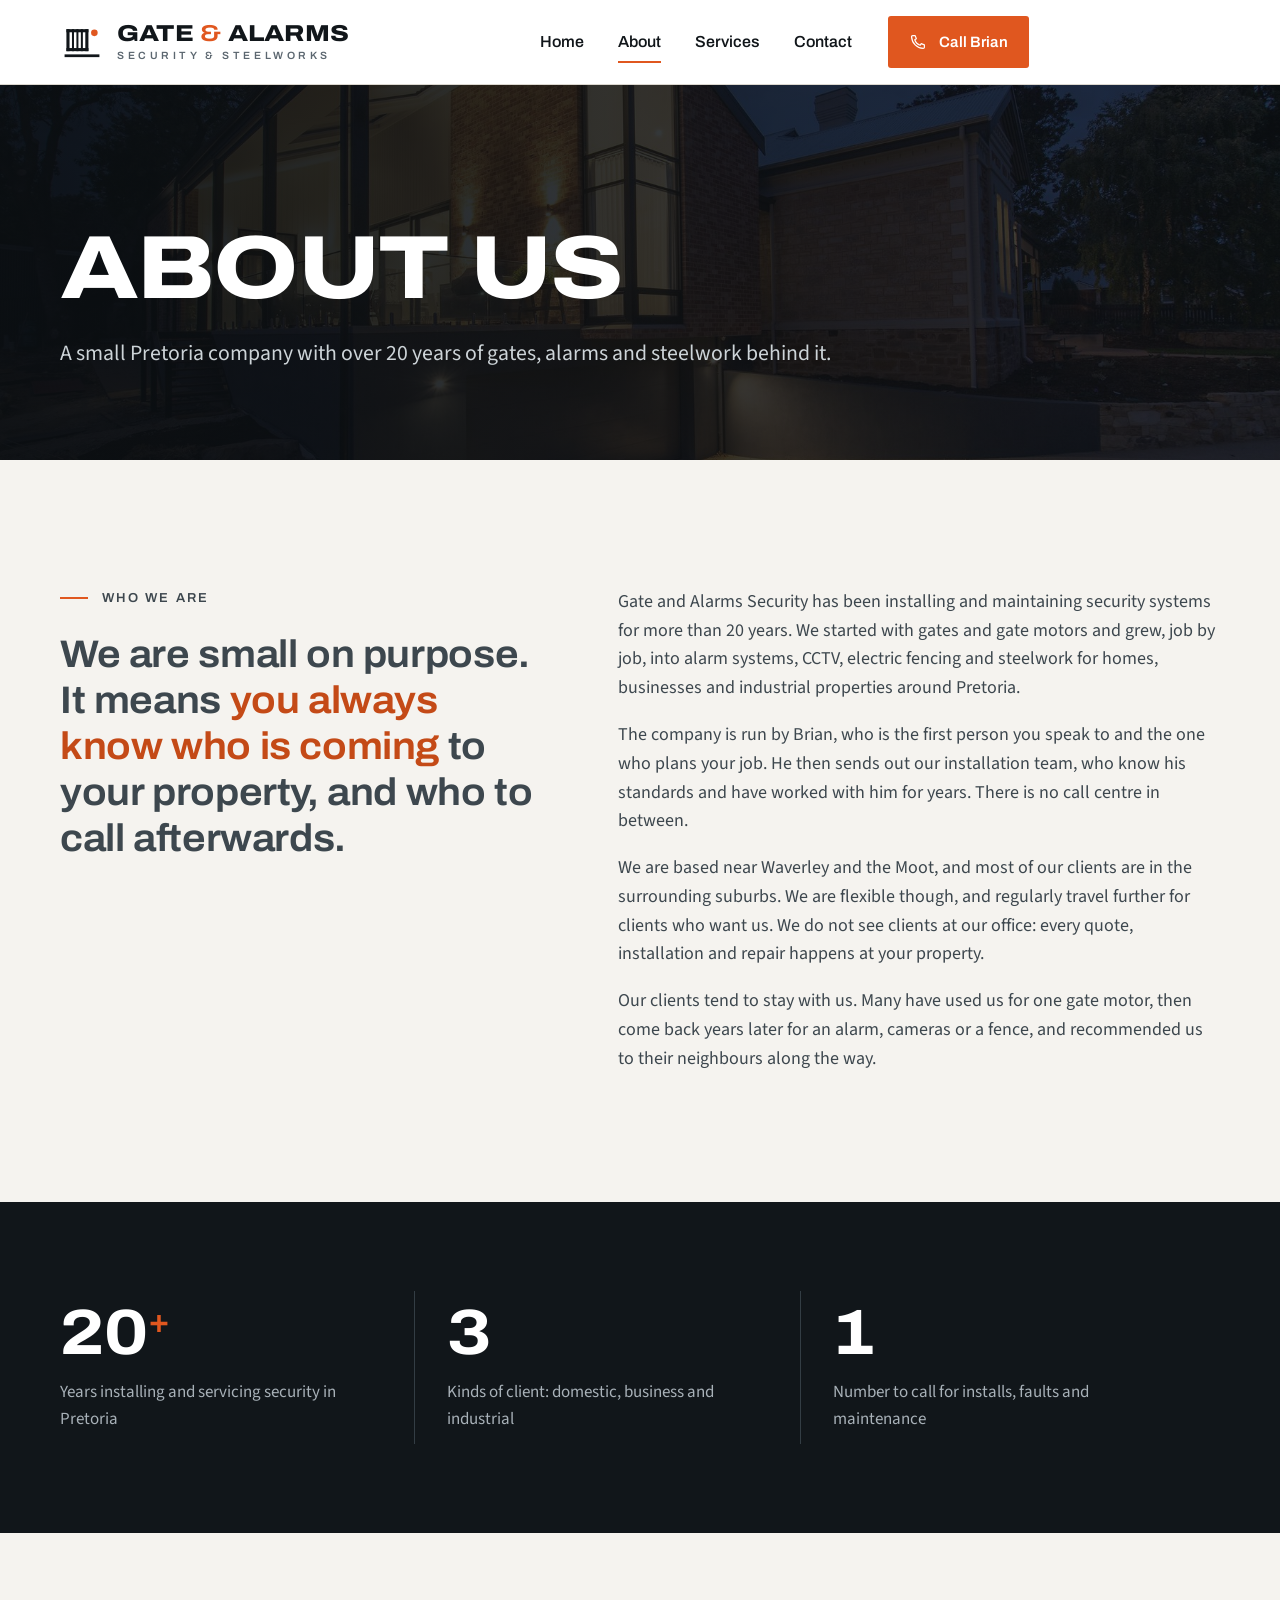
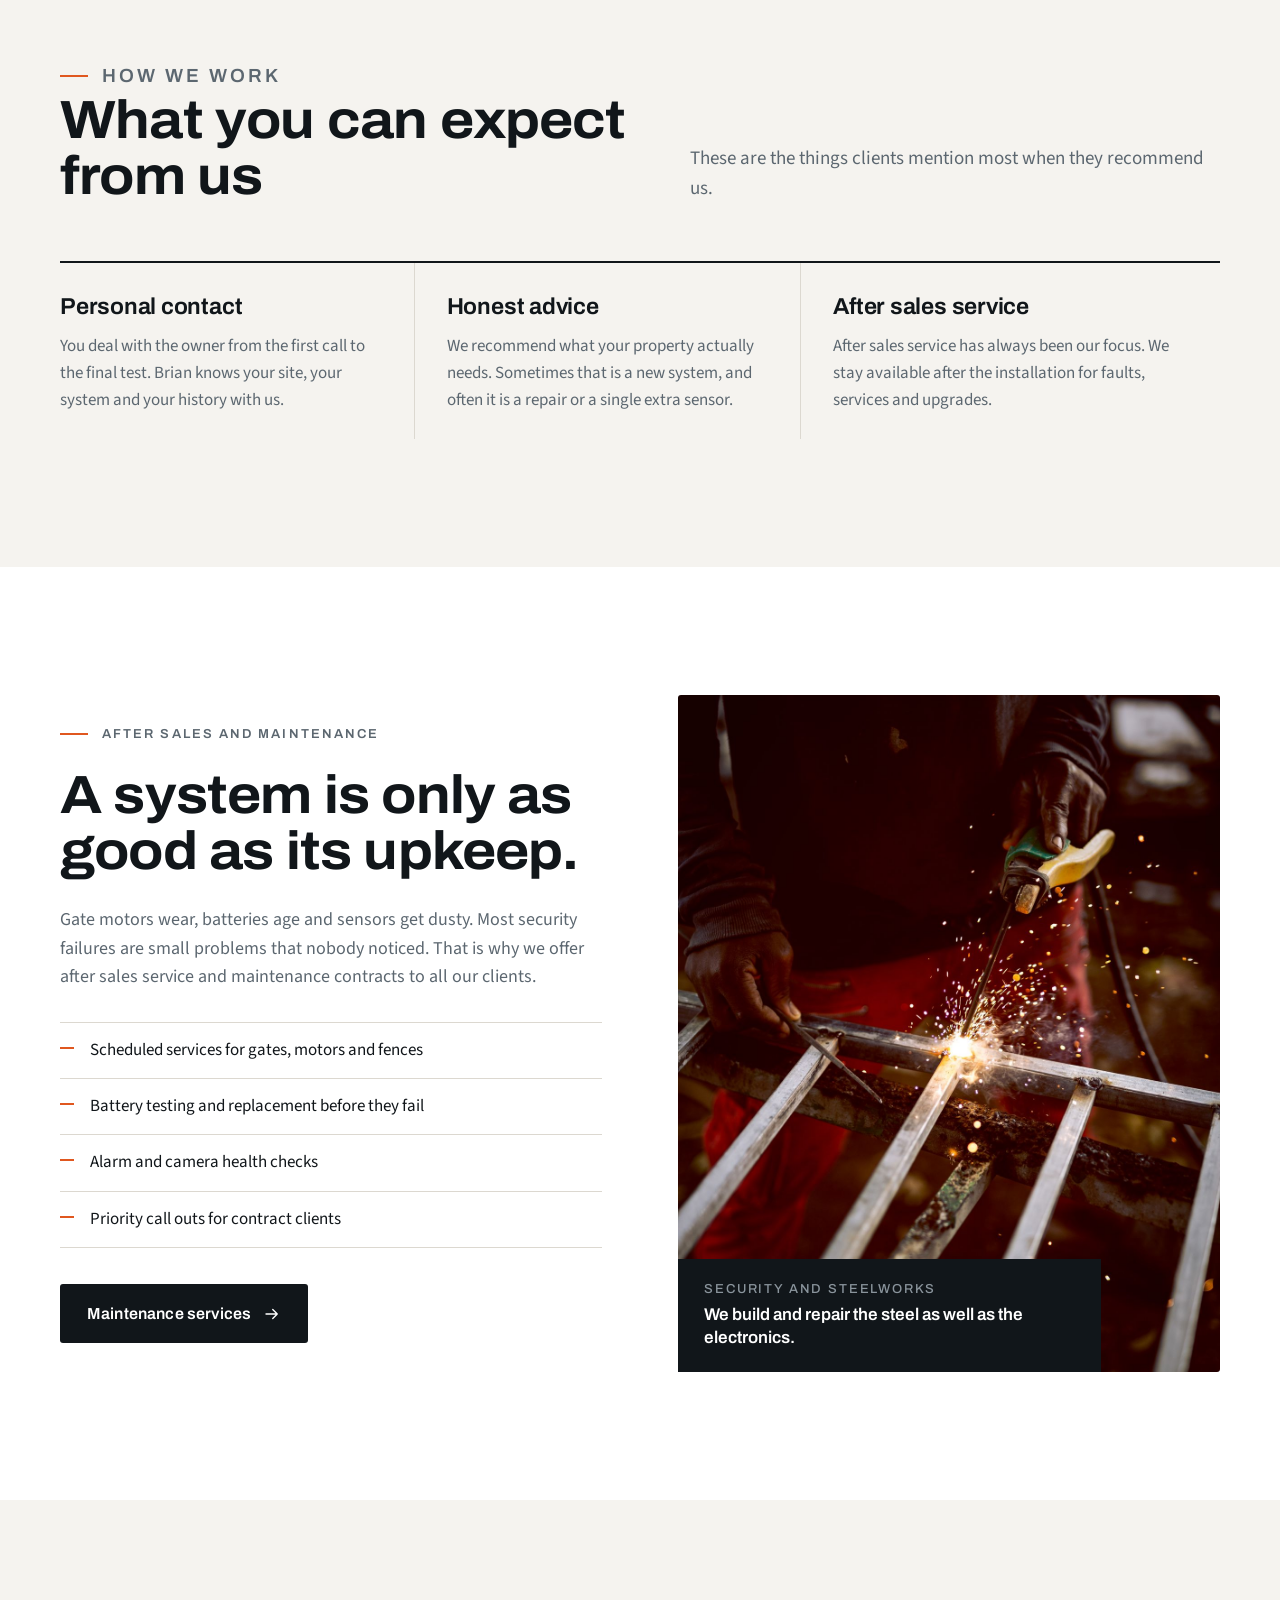
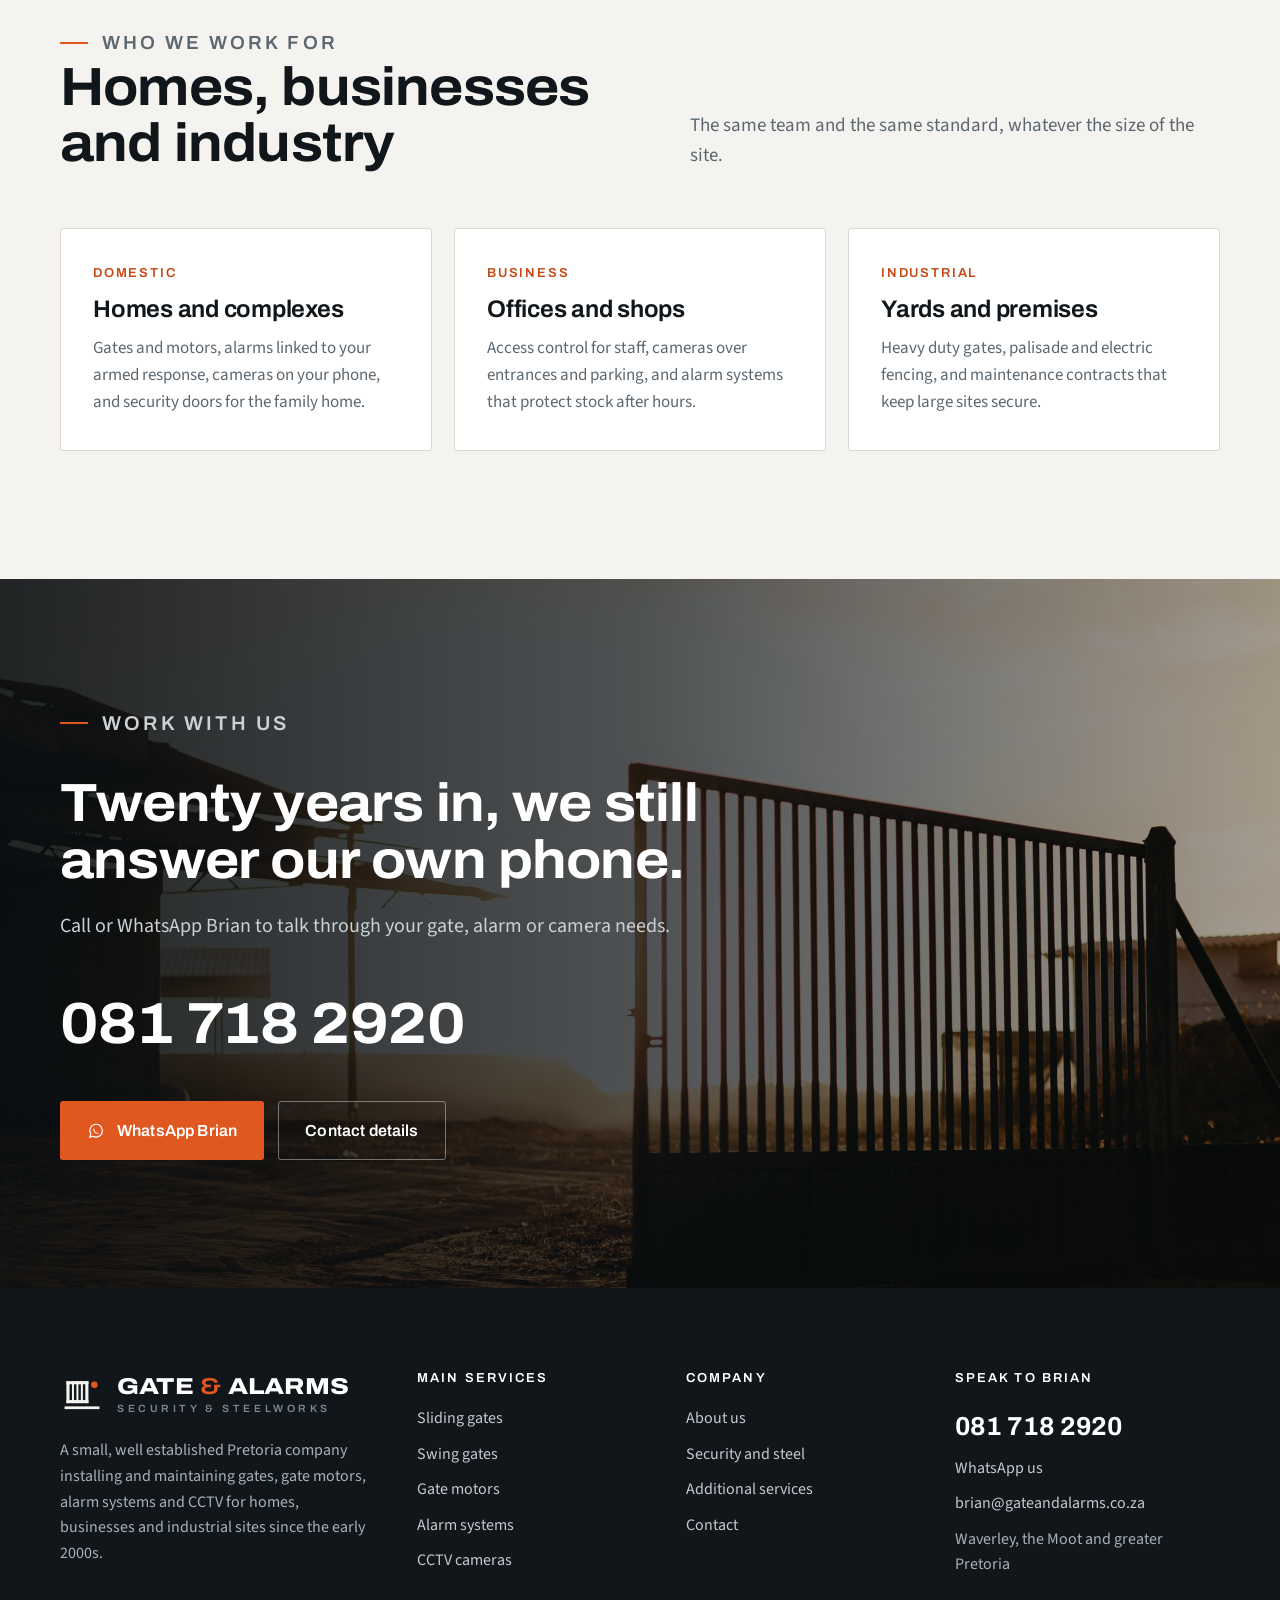
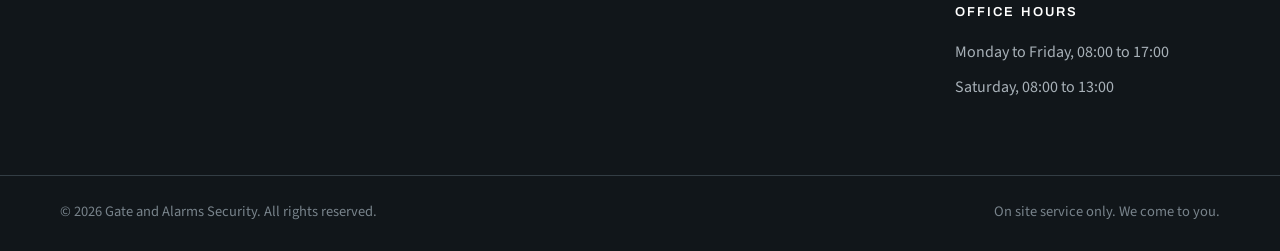
==== about.html @ 20f2a8ad "Gate and Alarms Security website Static four page site (home, about, services, contact) with a new l" ====
<!doctype html>
<html lang="en-ZA">
<head>
<meta charset="utf-8">
<meta name="viewport" content="width=device-width, initial-scale=1">
<title>About us | Gate and Alarms Security, Pretoria</title>
<meta name="description" content="Gate and Alarms is a small, well established Pretoria security company with over 20 years in business, known for personal service and after sales maintenance.">
<meta name="theme-color" content="#11161a">
<meta property="og:title" content="About us | Gate and Alarms Security, Pretoria">
<meta property="og:description" content="Gate and Alarms is a small, well established Pretoria security company with over 20 years in business, known for personal service and after sales maintenance.">
<meta property="og:type" content="website">
<meta property="og:image" content="assets/img/hero-house-night.jpg">
<link rel="icon" href="assets/brand/favicon.svg" type="image/svg+xml">
<link rel="icon" href="assets/brand/favicon-32.png" sizes="32x32" type="image/png">
<link rel="apple-touch-icon" href="assets/brand/apple-touch-icon.png">
<link rel="preconnect" href="https://fonts.googleapis.com">
<link rel="preconnect" href="https://fonts.gstatic.com" crossorigin>
<link href="https://fonts.googleapis.com/css2?family=Archivo:wdth,wght@62..125,400..900&amp;family=Source+Sans+3:wght@400;500;600&amp;display=swap" rel="stylesheet">
<link rel="stylesheet" href="assets/css/site.css">
<script type="application/ld+json">
{
  "@context": "https://schema.org",
  "@type": "LocalBusiness",
  "name": "Gate and Alarms Security",
  "description": "Gate automation, alarm systems, CCTV and steelwork for homes and businesses in Pretoria.",
  "telephone": "+27817182920",
  "email": "brian@gateandalarms.co.za",
  "url": "https://gateandalarms.co.za/",
  "areaServed": ["Waverley", "Pretoria Moot", "Pretoria"],
  "logo": "https://gateandalarms.co.za/assets/brand/icon-512.png"
}
</script>
</head>
<body data-page="about.html">
<header class="site-header">
  <div class="wrap">
    <a class="brand" href="index.html" aria-label="Gate and Alarms, home">
      <img src="assets/brand/mark.svg" alt="" width="44" height="44">
      <span class="brand-text">
        <span class="brand-name">Gate <em>&amp;</em> Alarms</span>
        <span class="brand-sub">Security &amp; Steelworks</span>
      </span>
    </a>
    <button class="nav-toggle" type="button" aria-label="Open menu" aria-expanded="false" aria-controls="site-nav"><span></span></button>
    <nav class="nav" id="site-nav" aria-label="Main">
      <div class="nav-links">
          <a href="index.html">Home</a>
          <a href="about.html" aria-current="page">About</a>
          <a href="services.html">Services</a>
          <a href="contact.html">Contact</a>
      </div>
      <a class="btn btn-signal" href="tel:+27817182920"><svg viewBox="0 0 24 24" fill="none" stroke="currentColor" stroke-width="1.6" stroke-linecap="round" stroke-linejoin="round" aria-hidden="true"><path d="M5 3.5h3.2l1.6 4.2-2.1 1.3a11 11 0 0 0 7.3 7.3l1.3-2.1 4.2 1.6V19a1.6 1.6 0 0 1-1.7 1.6A16.6 16.6 0 0 1 3.4 5.2 1.6 1.6 0 0 1 5 3.5z"/></svg>Call Brian</a>
    </nav>
    <div class="nav-scrim"></div>
  </div>
</header>
<main>
  <section class="page-hero">
    <img src="assets/img/house-dusk.jpg" alt="">
    <div class="wrap">
      <h1>About us</h1>
      <p>A small Pretoria company with over 20 years of gates, alarms and steelwork behind it.</p>
    </div>
  </section>

  <section class="section">
    <div class="wrap intro-grid">
      <div class="reveal">
        <p class="label">Who we are</p>
        <p class="big-quote">We are small on purpose. It means <em>you always know who is coming</em> to your property, and who to call afterwards.</p>
      </div>
      <div class="reveal">
        <p>Gate and Alarms Security has been installing and maintaining security systems for more than 20 years. We started with gates and gate motors and grew, job by job, into alarm systems, CCTV, electric fencing and steelwork for homes, businesses and industrial properties around Pretoria.</p>
        <p>The company is run by Brian, who is the first person you speak to and the one who plans your job. He then sends out our installation team, who know his standards and have worked with him for years. There is no call centre in between.</p>
        <p>We are based near Waverley and the Moot, and most of our clients are in the surrounding suburbs. We are flexible though, and regularly travel further for clients who want us. We do not see clients at our office: every quote, installation and repair happens at your property.</p>
        <p style="margin:0">Our clients tend to stay with us. Many have used us for one gate motor, then come back years later for an alarm, cameras or a fence, and recommended us to their neighbours along the way.</p>
      </div>
    </div>
  </section>

  <section class="section-tight section-dark on-dark">
    <div class="wrap figures reveal">
      <div class="figure"><strong>20<sup>+</sup></strong><span>Years installing and servicing security in Pretoria</span></div>
      <div class="figure"><strong>3</strong><span>Kinds of client: domestic, business and industrial</span></div>
      <div class="figure"><strong>1</strong><span>Number to call for installs, faults and maintenance</span></div>
    </div>
  </section>

  <section class="section">
    <div class="wrap">
      <div class="section-head reveal">
        <div>
          <p class="label">How we work</p>
          <h2 class="h-lg">What you can expect from us</h2>
        </div>
        <p>These are the things clients mention most when they recommend us.</p>
      </div>
      <div class="values reveal">
        <div class="value">
          <h3>Personal contact</h3>
          <p>You deal with the owner from the first call to the final test. Brian knows your site, your system and your history with us.</p>
        </div>
        <div class="value">
          <h3>Honest advice</h3>
          <p>We recommend what your property actually needs. Sometimes that is a new system, and often it is a repair or a single extra sensor.</p>
        </div>
        <div class="value">
          <h3>After sales service</h3>
          <p>After sales service has always been our focus. We stay available after the installation for faults, services and upgrades.</p>
        </div>
      </div>
    </div>
  </section>

  <section class="section section-white">
    <div class="wrap split">
      <div class="split-body reveal">
        <p class="label">After sales and maintenance</p>
        <h2 class="h-lg">A system is only as good as its upkeep.</h2>
        <p>Gate motors wear, batteries age and sensors get dusty. Most security failures are small problems that nobody noticed. That is why we offer after sales service and maintenance contracts to all our clients.</p>
        <ul class="checks">
          <li>Scheduled services for gates, motors and fences</li>
          <li>Battery testing and replacement before they fail</li>
          <li>Alarm and camera health checks</li>
          <li>Priority call outs for contract clients</li>
        </ul>
        <a class="btn btn-ink" href="services.html#maintenance">Maintenance services <svg viewBox="0 0 24 24" fill="none" stroke="currentColor" stroke-width="1.8" stroke-linecap="round" stroke-linejoin="round" aria-hidden="true"><path d="M4 12h15M13 6l6 6-6 6"/></svg></a>
      </div>
      <div class="split-media reveal">
        <img src="assets/img/welding-bars.jpg" alt="Steel bars being welded on site" loading="lazy">
        <div class="caption"><small>Security and steelworks</small>We build and repair the steel as well as the electronics.</div>
      </div>
    </div>
  </section>

  <section class="section">
    <div class="wrap">
      <div class="section-head reveal">
        <div>
          <p class="label">Who we work for</p>
          <h2 class="h-lg">Homes, businesses and industry</h2>
        </div>
        <p>The same team and the same standard, whatever the size of the site.</p>
      </div>
      <div class="clients reveal">
        <div class="client">
          <span class="tag">Domestic</span>
          <h3>Homes and complexes</h3>
          <p>Gates and motors, alarms linked to your armed response, cameras on your phone, and security doors for the family home.</p>
        </div>
        <div class="client">
          <span class="tag">Business</span>
          <h3>Offices and shops</h3>
          <p>Access control for staff, cameras over entrances and parking, and alarm systems that protect stock after hours.</p>
        </div>
        <div class="client">
          <span class="tag">Industrial</span>
          <h3>Yards and premises</h3>
          <p>Heavy duty gates, palisade and electric fencing, and maintenance contracts that keep large sites secure.</p>
        </div>
      </div>
    </div>
  </section>

  <section class="band">
    <img src="assets/img/gate-sunset.jpg" alt="" loading="lazy">
    <div class="wrap">
      <p class="label">Work with us</p>
      <h2 class="h-lg">Twenty years in, we still answer our own phone.</h2>
      <p>Call or WhatsApp Brian to talk through your gate, alarm or camera needs.</p>
      <a class="phone-big" href="tel:+27817182920">081 718 2920</a>
      <div class="hero-actions">
        <a class="btn btn-signal" href="https://wa.me/27817182920" target="_blank" rel="noopener"><svg viewBox="0 0 24 24" fill="none" stroke="currentColor" stroke-width="1.6" stroke-linecap="round" stroke-linejoin="round" aria-hidden="true"><path d="M20.5 11.6a8.4 8.4 0 0 1-12.4 7.4L3.5 20.5l1.6-4.4A8.4 8.4 0 1 1 20.5 11.6z"/><path d="M9 9.5c0 3 2.5 5.5 5.5 5.5"/></svg>WhatsApp Brian</a>
        <a class="btn btn-ghost" href="contact.html">Contact details</a>
      </div>
    </div>
  </section>
</main>
<footer class="site-footer">
  <div class="wrap">
    <div class="footer-grid">
      <div class="footer-about">
        <a class="brand" href="index.html" aria-label="Gate and Alarms, home">
      <img src="assets/brand/mark-light.svg" alt="" width="44" height="44">
      <span class="brand-text">
        <span class="brand-name">Gate <em>&amp;</em> Alarms</span>
        <span class="brand-sub">Security &amp; Steelworks</span>
      </span>
    </a>
        <p>A small, well established Pretoria company installing and maintaining gates, gate motors, alarm systems and CCTV for homes, businesses and industrial sites since the early 2000s.</p>
      </div>
      <div>
        <h4>Main services</h4>
        <ul>
          <li><a href="services.html#sliding-gates">Sliding gates</a></li>
          <li><a href="services.html#swing-gates">Swing gates</a></li>
          <li><a href="services.html#gate-motors">Gate motors</a></li>
          <li><a href="services.html#alarm-systems">Alarm systems</a></li>
          <li><a href="services.html#cctv">CCTV cameras</a></li>
        </ul>
      </div>
      <div>
        <h4>Company</h4>
        <ul>
          <li><a href="about.html">About us</a></li>
          <li><a href="services.html#security">Security and steel</a></li>
          <li><a href="services.html#additional">Additional services</a></li>
          <li><a href="contact.html">Contact</a></li>
        </ul>
      </div>
      <div>
        <h4>Speak to Brian</h4>
        <a class="footer-phone" href="tel:+27817182920">081 718 2920</a>
        <ul>
          <li><a href="https://wa.me/27817182920" target="_blank" rel="noopener">WhatsApp us</a></li>
          <li><a href="mailto:brian@gateandalarms.co.za">brian@gateandalarms.co.za</a></li>
          <li>Waverley, the Moot and greater Pretoria</li>
        </ul>
        <h4 style="margin-top:28px">Office hours</h4>
        <ul>
          <li>Monday to Friday, 08:00 to 17:00</li>
          <li>Saturday, 08:00 to 13:00</li>
        </ul>
      </div>
    </div>
  </div>
  <div class="footer-base">
    <div class="wrap">
      <span>&copy; <span data-year>2026</span> Gate and Alarms Security. All rights reserved.</span>
      <span>On site service only. We come to you.</span>
    </div>
  </div>
</footer>
<div class="float-call">
  <a class="btn btn-signal" href="tel:+27817182920"><svg viewBox="0 0 24 24" fill="none" stroke="currentColor" stroke-width="1.6" stroke-linecap="round" stroke-linejoin="round" aria-hidden="true"><path d="M5 3.5h3.2l1.6 4.2-2.1 1.3a11 11 0 0 0 7.3 7.3l1.3-2.1 4.2 1.6V19a1.6 1.6 0 0 1-1.7 1.6A16.6 16.6 0 0 1 3.4 5.2 1.6 1.6 0 0 1 5 3.5z"/></svg>Call</a>
  <a class="btn btn-ink" href="https://wa.me/27817182920" target="_blank" rel="noopener"><svg viewBox="0 0 24 24" fill="none" stroke="currentColor" stroke-width="1.6" stroke-linecap="round" stroke-linejoin="round" aria-hidden="true"><path d="M20.5 11.6a8.4 8.4 0 0 1-12.4 7.4L3.5 20.5l1.6-4.4A8.4 8.4 0 1 1 20.5 11.6z"/><path d="M9 9.5c0 3 2.5 5.5 5.5 5.5"/></svg>WhatsApp</a>
</div>
<script src="assets/js/site.js"></script>
</body>
</html>
---- assets/css/site.css ----
/* Gate & Alarms Security: site styles */

:root {
  --ink: #11161a;
  --ink-2: #1a2126;
  --ink-3: #252e34;
  --steel: #5c6770;
  --steel-2: #8a949c;
  --line: #dcd8d0;
  --line-dark: #333d44;
  --paper: #f5f3ef;
  --paper-2: #ece9e3;
  --white: #ffffff;
  --signal: #e0571f;
  --signal-ink: #c44a17;

  --display: "Archivo", "Helvetica Neue", Arial, sans-serif;
  --body: "Source Sans 3", "Helvetica Neue", Arial, sans-serif;

  --wrap: 1240px;
  --gutter: clamp(16px, 4vw, 40px);
  --radius: 3px;
  --ease: cubic-bezier(.2, .7, .2, 1);
}

*, *::before, *::after { box-sizing: border-box; }
html { -webkit-text-size-adjust: 100%; scroll-behavior: smooth; scroll-padding-top: 96px; }
body {
  margin: 0;
  background: var(--paper);
  color: var(--ink);
  font-family: var(--body);
  font-size: 18px;
  line-height: 1.6;
  font-variant-numeric: lining-nums;
  -webkit-font-smoothing: antialiased;
  overflow-x: hidden;
}
img { display: block; max-width: 100%; height: auto; }
a { color: inherit; }
p { margin: 0 0 1em; }
h1, h2, h3, h4 { font-family: var(--display); margin: 0; line-height: 1.05; letter-spacing: -0.01em; }
ul { margin: 0; padding: 0; list-style: none; }
::selection { background: var(--signal); color: var(--white); }

.wrap { width: 100%; max-width: var(--wrap); margin: 0 auto; padding: 0 var(--gutter); }
.sr-only { position: absolute; width: 1px; height: 1px; overflow: hidden; clip: rect(0 0 0 0); white-space: nowrap; }

/* ---------- Type helpers ---------- */
.label {
  font-family: var(--display);
  font-size: 13px;
  font-weight: 600;
  letter-spacing: .16em;
  text-transform: uppercase;
  color: var(--steel);
  display: flex;
  align-items: center;
  gap: 14px;
  margin-bottom: 22px;
}
.label::before { content: ""; width: 28px; height: 2px; background: var(--signal); flex: none; }
.on-dark .label { color: var(--steel-2); }

.h-xl { font-size: clamp(40px, 6vw, 76px); font-weight: 700; font-stretch: 112%; letter-spacing: -0.02em; }
.h-lg { font-size: clamp(32px, 4.2vw, 54px); font-weight: 700; font-stretch: 108%; letter-spacing: -0.015em; }
.h-md { font-size: clamp(24px, 2.4vw, 32px); font-weight: 650; font-stretch: 104%; }
.h-sm { font-size: 21px; font-weight: 650; font-stretch: 102%; letter-spacing: 0; }
.lead { font-size: clamp(19px, 1.6vw, 22px); line-height: 1.55; color: var(--steel); max-width: 40em; }
.on-dark .lead { color: #b8c0c6; }
.accent { color: var(--signal); }

/* ---------- Buttons and links ---------- */
.btn {
  display: inline-flex;
  align-items: center;
  gap: 12px;
  font-family: var(--display);
  font-weight: 600;
  font-size: 16px;
  letter-spacing: .01em;
  text-decoration: none;
  padding: 16px 26px;
  border-radius: var(--radius);
  border: 1.5px solid transparent;
  transition: background .25s var(--ease), color .25s var(--ease), border-color .25s var(--ease);
  white-space: nowrap;
}
.btn svg { width: 18px; height: 18px; flex: none; }
.btn-signal { background: var(--signal); color: var(--white); }
.btn-signal:hover { background: var(--signal-ink); }
.btn-ink { background: var(--ink); color: var(--white); }
.btn-ink:hover { background: var(--ink-3); }
.btn-ghost { border-color: rgba(255,255,255,.4); color: var(--white); }
.btn-ghost:hover { border-color: var(--white); background: rgba(255,255,255,.06); }
.btn-line { border-color: var(--ink); color: var(--ink); }
.btn-line:hover { background: var(--ink); color: var(--white); }

.arrow-link {
  font-family: var(--display);
  font-weight: 600;
  font-size: 16px;
  text-decoration: none;
  display: inline-flex;
  align-items: center;
  gap: 10px;
  border-bottom: 1.5px solid currentColor;
  padding-bottom: 3px;
}
.arrow-link svg { width: 16px; height: 16px; transition: transform .25s var(--ease); }
.arrow-link:hover svg { transform: translateX(4px); }

/* ---------- Top bar ---------- */
.topbar { background: var(--ink); color: #aeb7bd; font-size: 14.5px; }
.topbar .wrap { display: flex; justify-content: space-between; align-items: center; min-height: 40px; gap: 20px; }
.topbar a { text-decoration: none; color: #d9dee1; }
.topbar a:hover { color: var(--white); }
.topbar-links { display: flex; gap: 28px; }
.topbar-links span { color: #6f7a82; margin-right: 8px; }

/* ---------- Header ---------- */
.site-header {
  position: sticky;
  top: 0;
  z-index: 50;
  background: var(--white);
  border-bottom: 1px solid var(--line);
  transition: box-shadow .3s var(--ease);
}
.site-header.scrolled { box-shadow: 0 8px 30px rgba(17,22,26,.08); }
.site-header .wrap { display: flex; align-items: center; justify-content: space-between; height: 84px; gap: 24px; }

.brand { display: flex; align-items: center; gap: 13px; text-decoration: none; color: var(--ink); }
.brand img { width: 44px; height: 44px; }
.brand-text { display: flex; flex-direction: column; line-height: 1; }
.brand-name {
  font-family: var(--display);
  font-weight: 800;
  font-stretch: 118%;
  font-size: 23px;
  letter-spacing: .01em;
  text-transform: uppercase;
}
.brand-name em { font-style: normal; color: var(--signal); font-weight: 700; }
.brand-sub {
  font-family: var(--display);
  font-size: 10.5px;
  font-weight: 600;
  letter-spacing: .34em;
  text-transform: uppercase;
  color: var(--steel);
  margin-top: 6px;
}

.nav { display: flex; align-items: center; gap: 36px; }
.nav-links { display: flex; gap: 34px; }
.nav-links a {
  font-family: var(--display);
  font-weight: 550;
  font-size: 16px;
  text-decoration: none;
  color: var(--ink);
  padding: 8px 0;
  position: relative;
}
.nav-links a::after {
  content: "";
  position: absolute;
  left: 0; right: 0; bottom: 0;
  height: 2px;
  background: var(--signal);
  transform: scaleX(0);
  transform-origin: left;
  transition: transform .3s var(--ease);
}
.nav-links a:hover::after, .nav-links a[aria-current="page"]::after { transform: scaleX(1); }
.nav .btn { padding: 13px 20px; font-size: 15px; }

.nav-toggle {
  display: none;
  background: none;
  border: 0;
  width: 44px; height: 44px;
  padding: 0;
  cursor: pointer;
  position: relative;
}
.nav-toggle span, .nav-toggle span::before, .nav-toggle span::after {
  position: absolute; left: 10px; width: 24px; height: 2px; background: var(--ink); content: "";
  transition: transform .3s var(--ease), opacity .2s;
}
.nav-toggle span { top: 21px; }
.nav-toggle span::before { left: 0; top: -7px; }
.nav-toggle span::after { left: 0; top: 7px; }
.nav-open .nav-toggle span { background: transparent; }
.nav-open .nav-toggle span::before { transform: translateY(7px) rotate(45deg); }
.nav-open .nav-toggle span::after { transform: translateY(-7px) rotate(-45deg); }

/* ---------- Hero (home) ---------- */
.hero {
  position: relative;
  color: var(--white);
  background: var(--ink);
  min-height: min(88vh, 860px);
  display: flex;
  align-items: flex-end;
  overflow: hidden;
}
.hero-media { position: absolute; inset: 0; }
.hero-media img { width: 100%; height: 100%; object-fit: cover; object-position: 60% 50%; }
.hero-media::after {
  content: "";
  position: absolute; inset: 0;
  background:
    linear-gradient(90deg, rgba(10,14,17,.92) 0%, rgba(10,14,17,.72) 38%, rgba(10,14,17,.15) 75%),
    linear-gradient(0deg, rgba(10,14,17,.85) 0%, rgba(10,14,17,0) 45%);
}
.hero .wrap { position: relative; padding-top: 120px; padding-bottom: 64px; }
.hero-kicker {
  font-family: var(--display);
  font-size: 14px;
  font-weight: 600;
  letter-spacing: .2em;
  text-transform: uppercase;
  color: #c9d0d4;
  margin-bottom: 26px;
  display: flex; align-items: center; gap: 14px;
}
.hero-kicker::before { content: ""; width: 28px; height: 2px; background: var(--signal); }
.hero-title {
  font-size: clamp(54px, 10vw, 136px);
  font-weight: 800;
  font-stretch: 122%;
  line-height: .9;
  letter-spacing: -0.025em;
  text-transform: uppercase;
  margin-bottom: 30px;
}
.hero-title .amp { color: var(--signal); font-weight: 700; }
.hero-title .line { display: block; white-space: nowrap; }
.hero-copy { font-size: clamp(19px, 1.7vw, 23px); line-height: 1.5; max-width: 33em; color: #d5dbde; margin-bottom: 38px; }
.hero-actions { display: flex; flex-wrap: wrap; gap: 14px; }

.facts { background: var(--ink); color: var(--white); border-top: 1px solid var(--line-dark); }
.facts .wrap { display: grid; grid-template-columns: repeat(4, 1fr); }
.fact { padding: 30px 28px 32px; border-left: 1px solid var(--line-dark); }
.fact:first-child { border-left: 0; padding-left: 0; }
.fact strong { display: block; font-family: var(--display); font-size: 22px; font-weight: 700; font-stretch: 108%; margin-bottom: 4px; }
.fact span { color: #9ea8af; font-size: 16px; }

/* ---------- Sections ---------- */
.section { padding: clamp(72px, 10vw, 132px) 0; }
.section-tight { padding: clamp(56px, 7vw, 92px) 0; }
.section-white { background: var(--white); }
.section-dark { background: var(--ink); color: var(--white); }
.section-head { display: grid; grid-template-columns: 1.1fr 1fr; gap: 48px; align-items: end; margin-bottom: 56px; }
.section-head p { color: var(--steel); margin: 0; font-size: 19px; }
.on-dark .section-head p, .section-dark .section-head p { color: #aab3b9; }

/* Core services: photo panels */
.core { display: grid; grid-template-columns: repeat(3, 1fr); gap: 22px; }
.core-card { display: flex; flex-direction: column; background: var(--white); text-decoration: none; color: var(--ink); border: 1px solid var(--line); border-radius: var(--radius); overflow: hidden; transition: border-color .3s var(--ease), transform .4s var(--ease); }
.core-card:hover { border-color: var(--ink); }
.core-card figure { margin: 0; aspect-ratio: 4 / 3; overflow: hidden; background: var(--paper-2); }
.core-card figure img { width: 100%; height: 100%; object-fit: cover; transition: transform .8s var(--ease); }
.core-card:hover figure img { transform: scale(1.04); }
.core-body { padding: 30px 30px 32px; display: flex; flex-direction: column; flex: 1; }
.core-body .num { font-family: var(--display); font-weight: 600; font-size: 14px; color: var(--signal); letter-spacing: .1em; margin-bottom: 14px; }
.core-body h3 { margin-bottom: 14px; }
.core-body p { color: var(--steel); font-size: 17px; }
.core-body ul { margin: 6px 0 26px; border-top: 1px solid var(--line); }
.core-body li { padding: 11px 0; border-bottom: 1px solid var(--line); font-size: 16.5px; display: flex; justify-content: space-between; gap: 12px; }
.core-body .arrow-link { margin-top: auto; align-self: flex-start; }

/* Ruled list of secondary services */
.ruled { display: grid; grid-template-columns: repeat(2, 1fr); column-gap: 64px; border-top: 1px solid var(--line); }
.ruled a, .ruled div.item {
  display: grid;
  grid-template-columns: 1fr auto;
  align-items: baseline;
  gap: 18px;
  padding: 24px 0;
  border-bottom: 1px solid var(--line);
  text-decoration: none;
  color: var(--ink);
}
.ruled h3 { font-size: 22px; font-weight: 650; font-stretch: 104%; }
.ruled p { grid-column: 1 / -1; margin: 6px 0 0; color: var(--steel); font-size: 16.5px; max-width: 34em; }
.ruled svg { width: 18px; height: 18px; color: var(--steel); transition: transform .25s var(--ease), color .25s; }
.ruled a:hover svg { transform: translateX(4px); color: var(--signal); }
.ruled a:hover h3 { color: var(--signal-ink); }

/* Process steps */
.steps { display: grid; grid-template-columns: repeat(4, 1fr); gap: 0; border-top: 1px solid var(--line-dark); }
.step { padding: 34px 32px 10px 0; border-right: 1px solid var(--line-dark); margin-right: 32px; }
.step:last-child { border-right: 0; margin-right: 0; }
.step .n { font-family: var(--display); font-weight: 600; font-size: 14px; letter-spacing: .14em; color: var(--signal); margin-bottom: 18px; display: block; }
.step h3 { font-size: 22px; font-weight: 650; margin-bottom: 12px; }
.step p { color: #a8b1b8; font-size: 16.5px; }

/* Split: image + text */
.split { display: grid; grid-template-columns: 1fr 1fr; gap: clamp(40px, 6vw, 96px); align-items: center; }
.split-media { position: relative; }
.split-media img { width: 100%; aspect-ratio: 4 / 5; object-fit: cover; border-radius: var(--radius); }
.split-media .caption {
  position: absolute; left: 0; bottom: 0;
  background: var(--ink); color: var(--white);
  padding: 22px 26px; max-width: 78%;
  font-family: var(--display); font-weight: 600; font-size: 17px; line-height: 1.35;
}
.split-media .caption small { display: block; color: var(--steel-2); font-weight: 500; font-size: 13px; letter-spacing: .14em; text-transform: uppercase; margin-bottom: 6px; }
.split-body p { color: var(--steel); }
.split-body .h-lg { margin-bottom: 26px; }

.checks { margin: 30px 0 36px; border-top: 1px solid var(--line); }
.checks li { padding: 14px 0 14px 30px; border-bottom: 1px solid var(--line); position: relative; font-size: 17px; }
.checks li::before { content: ""; position: absolute; left: 0; top: 24px; width: 14px; height: 2px; background: var(--signal); }
.section-dark .checks, .on-dark .checks { border-color: var(--line-dark); }
.section-dark .checks li, .on-dark .checks li { border-color: var(--line-dark); }

/* Additional services strip */
.extras { display: grid; grid-template-columns: 300px 1fr; gap: 56px; align-items: start; }
.extras-list { display: flex; flex-wrap: wrap; gap: 0; border-top: 1px solid var(--line); }
.extras-list a {
  flex: 1 1 33.33%;
  padding: 20px 0;
  border-bottom: 1px solid var(--line);
  font-family: var(--display);
  font-weight: 600;
  font-size: 19px;
  text-decoration: none;
  color: var(--ink);
  display: flex; align-items: center; gap: 12px;
}
.extras-list a:hover { color: var(--signal-ink); }
.extras-list a::before { content: ""; width: 8px; height: 8px; background: var(--line); border-radius: 50%; transition: background .2s; }
.extras-list a:hover::before { background: var(--signal); }

/* Photo CTA band */
.band { position: relative; color: var(--white); overflow: hidden; background: var(--ink); }
.band img { position: absolute; inset: 0; width: 100%; height: 100%; object-fit: cover; }
.band::after { content: ""; position: absolute; inset: 0; background: linear-gradient(90deg, rgba(10,14,17,.9) 0%, rgba(10,14,17,.7) 50%, rgba(10,14,17,.35) 100%); }
.band .wrap { position: relative; z-index: 1; padding-top: clamp(80px, 10vw, 130px); padding-bottom: clamp(80px, 10vw, 130px); }
.band h2 { max-width: 15em; margin-bottom: 22px; }
.band p { color: #cbd2d6; max-width: 34em; font-size: 20px; margin-bottom: 36px; }
.band .phone-big { font-family: var(--display); font-weight: 700; font-stretch: 110%; font-size: clamp(34px, 4.6vw, 58px); text-decoration: none; display: inline-block; margin-bottom: 30px; letter-spacing: -0.01em; }
.band .phone-big:hover { color: var(--signal); }

/* ---------- Page hero (inner pages) ---------- */
.page-hero { position: relative; background: var(--ink); color: var(--white); overflow: hidden; }
.page-hero img { position: absolute; inset: 0; width: 100%; height: 100%; object-fit: cover; opacity: .38; }
.page-hero::after { content: ""; position: absolute; inset: 0; background: linear-gradient(90deg, rgba(10,14,17,.85), rgba(10,14,17,.3)); }
.page-hero .wrap { position: relative; z-index: 1; padding-top: clamp(80px, 11vw, 150px); padding-bottom: clamp(56px, 7vw, 88px); }
.page-hero h1 { font-size: clamp(44px, 7vw, 96px); font-weight: 800; font-stretch: 118%; text-transform: uppercase; letter-spacing: -0.02em; line-height: .95; margin-bottom: 26px; }
.page-hero p { color: #cdd4d8; font-size: clamp(19px, 1.7vw, 22px); max-width: 36em; margin: 0; }
.crumbs { font-size: 14.5px; color: #98a2a9; margin-bottom: 28px; font-family: var(--display); letter-spacing: .04em; }
.crumbs a { color: #cdd4d8; text-decoration: none; }
.crumbs a:hover { color: var(--white); }

/* ---------- Services page ---------- */
.svc-layout { display: grid; grid-template-columns: 250px 1fr; gap: clamp(40px, 5vw, 80px); align-items: start; }
.svc-index { position: sticky; top: 116px; }
.svc-index h2 { font-size: 13px; letter-spacing: .16em; text-transform: uppercase; color: var(--steel); font-weight: 600; margin-bottom: 16px; }
.svc-index ol { list-style: none; margin: 0 0 30px; padding: 0; border-top: 1px solid var(--line); }
.svc-index li a { display: block; padding: 11px 0 11px 16px; border-bottom: 1px solid var(--line); text-decoration: none; font-size: 16px; color: var(--steel); position: relative; transition: color .2s; }
.svc-index li a::before { content: ""; position: absolute; left: 0; top: 50%; width: 6px; height: 2px; background: var(--line); transition: background .2s, width .2s; }
.svc-index li a:hover, .svc-index li a.active { color: var(--ink); }
.svc-index li a.active::before { background: var(--signal); width: 10px; }
.svc-index .side-call { background: var(--ink); color: var(--white); padding: 24px; border-radius: var(--radius); }
.svc-index .side-call p { font-size: 15.5px; color: #aab3b9; margin-bottom: 10px; }
.svc-index .side-call a { font-family: var(--display); font-weight: 700; font-size: 22px; text-decoration: none; }
.svc-index .side-call a:hover { color: var(--signal); }

.svc-group { padding-bottom: clamp(64px, 8vw, 110px); margin-bottom: clamp(64px, 8vw, 110px); border-bottom: 1px solid var(--line); }
.svc-group:last-child { border-bottom: 0; margin-bottom: 0; padding-bottom: 0; }
.svc-group-head { display: grid; grid-template-columns: 1fr; gap: 18px; margin-bottom: 40px; }
.svc-group-head .lead { margin: 0; }

.svc-feature { display: grid; grid-template-columns: 1fr 1fr; gap: 0; background: var(--white); border: 1px solid var(--line); border-radius: var(--radius); overflow: hidden; margin-bottom: 26px; }
.svc-feature figure { margin: 0; min-height: 100%; background: var(--paper-2); }
.svc-feature figure img { width: 100%; height: 100%; object-fit: cover; min-height: 320px; }
.svc-feature .body { padding: clamp(28px, 3.4vw, 46px); }
.svc-feature h3 { margin-bottom: 14px; }
.svc-feature p { color: var(--steel); font-size: 17px; }
.svc-feature .tag { font-family: var(--display); font-weight: 600; font-size: 13px; letter-spacing: .14em; text-transform: uppercase; color: var(--signal-ink); margin-bottom: 12px; display: block; }
.svc-feature { grid-template-columns: 5fr 7fr; }
.svc-feature.reverse { grid-template-columns: 7fr 5fr; }
.svc-feature.reverse figure { order: 2; }

.svc-cols { display: grid; grid-template-columns: 1fr 1fr; gap: 0 40px; }
.svc-cols h4 { font-size: 13px; letter-spacing: .16em; text-transform: uppercase; color: var(--ink); font-weight: 650; margin: 20px 0 10px; }
.svc-cols ul li { font-size: 16px; padding: 7px 0 7px 22px; position: relative; color: #3d474e; border-bottom: 1px solid var(--paper-2); }
.svc-cols ul li::before { content: ""; position: absolute; left: 0; top: 18px; width: 10px; height: 2px; background: var(--signal); }

/* Accordion */
.acc { border-top: 1px solid var(--line); }
.acc-item { border-bottom: 1px solid var(--line); scroll-margin-top: 110px; }
.acc-item summary {
  list-style: none;
  cursor: pointer;
  display: grid;
  grid-template-columns: 1fr auto;
  align-items: center;
  gap: 20px;
  padding: 26px 0;
}
.acc-item summary::-webkit-details-marker { display: none; }
.acc-item summary h3 { font-size: clamp(21px, 2vw, 26px); font-weight: 650; font-stretch: 104%; }
.acc-item summary .sub { display: block; font-family: var(--body); font-size: 16.5px; color: var(--steel); margin-top: 6px; font-weight: 400; letter-spacing: 0; line-height: 1.45; }
.acc-item summary .plus { width: 22px; height: 22px; position: relative; flex: none; }
.acc-item summary .plus::before, .acc-item summary .plus::after { content: ""; position: absolute; left: 0; top: 10px; width: 22px; height: 2px; background: var(--ink); transition: transform .3s var(--ease), background .2s; }
.acc-item summary .plus::after { transform: rotate(90deg); }
.acc-item[open] summary .plus::after { transform: rotate(0deg); }
.acc-item summary:hover h3 { color: var(--signal-ink); }
.acc-item[open] summary .plus::before, .acc-item[open] summary .plus::after { background: var(--signal); }
.acc-body { padding: 0 0 34px; display: grid; grid-template-columns: 1.1fr 1fr; gap: 40px; }
.acc-body p { color: #3d474e; font-size: 17px; }
.acc-body .svc-cols { grid-template-columns: 1fr; }
.acc-body .svc-cols h4:first-child { margin-top: 0; }
.acc-body.has-img img { width: 100%; aspect-ratio: 16 / 10; object-fit: cover; border-radius: var(--radius); margin-bottom: 20px; }

/* ---------- About page ---------- */
.intro-grid { display: grid; grid-template-columns: 1fr 1.25fr; gap: clamp(40px, 6vw, 96px); }
.intro-grid .big-quote { font-family: var(--display); font-weight: 650; font-stretch: 106%; font-size: clamp(28px, 3vw, 40px); line-height: 1.2; letter-spacing: -0.01em; }
.intro-grid .big-quote em { font-style: normal; color: var(--signal-ink); }
.intro-grid p { color: #3d474e; }

.values { display: grid; grid-template-columns: repeat(3, 1fr); border-top: 2px solid var(--ink); }
.value { padding: 32px 32px 8px 0; margin-right: 32px; border-right: 1px solid var(--line); }
.value:last-child { border-right: 0; margin-right: 0; }
.value h3 { font-size: 23px; font-weight: 650; margin-bottom: 14px; }
.value p { color: var(--steel); font-size: 17px; }

.figures { display: grid; grid-template-columns: repeat(3, 1fr); gap: 0; }
.figure { padding: 10px 32px 10px 0; border-right: 1px solid var(--line-dark); margin-right: 32px; }
.figure:last-child { border-right: 0; margin-right: 0; }
.figure strong { display: block; font-family: var(--display); font-weight: 750; font-stretch: 112%; font-size: clamp(44px, 5vw, 68px); line-height: 1; margin-bottom: 14px; }
.figure strong sup { font-size: .5em; color: var(--signal); vertical-align: top; position: relative; top: .15em; }
.figure span { color: #a8b1b8; font-size: 17px; display: block; max-width: 18em; }

.clients { display: grid; grid-template-columns: repeat(3, 1fr); gap: 22px; }
.client { background: var(--white); border: 1px solid var(--line); border-radius: var(--radius); padding: 34px 32px; }
.client .tag { font-family: var(--display); font-size: 13px; font-weight: 600; letter-spacing: .14em; text-transform: uppercase; color: var(--signal-ink); display: block; margin-bottom: 14px; }
.client h3 { font-size: 24px; font-weight: 650; margin-bottom: 12px; }
.client p { color: var(--steel); font-size: 17px; margin: 0; }

/* ---------- Contact page ---------- */
.contact-grid { display: grid; grid-template-columns: 1.05fr 1fr; gap: clamp(40px, 6vw, 96px); align-items: start; }
.contact-lines { border-top: 2px solid var(--ink); }
.contact-line { display: grid; grid-template-columns: 150px 1fr; gap: 20px; padding: 26px 0; border-bottom: 1px solid var(--line); align-items: baseline; }
.contact-line .k { font-family: var(--display); font-size: 13px; font-weight: 600; letter-spacing: .16em; text-transform: uppercase; color: var(--steel); }
.contact-line .v { font-family: var(--display); font-weight: 700; font-stretch: 106%; font-size: clamp(22px, 2.4vw, 30px); line-height: 1.2; }
.contact-line .v { min-width: 0; overflow-wrap: anywhere; }
.contact-line .v a { text-decoration: none; }
.contact-line .v a:hover { color: var(--signal-ink); }
.contact-line .v small { display: block; font-family: var(--body); font-weight: 400; font-size: 16px; color: var(--steel); margin-top: 6px; font-stretch: 100%; }
.contact-line.primary .v { font-size: clamp(32px, 4vw, 50px); }
.contact-actions { display: flex; flex-wrap: wrap; gap: 12px; margin-top: 34px; }

.note-box { margin-top: 40px; padding: 26px 28px; background: var(--paper-2); border-left: 3px solid var(--signal); }
.note-box h3 { font-size: 19px; font-weight: 650; margin-bottom: 8px; }
.note-box p { margin: 0; color: #3d474e; font-size: 16.5px; }

.form-card { background: var(--ink); color: var(--white); padding: clamp(28px, 3.6vw, 48px); border-radius: var(--radius); }
.form-card h2 { margin-bottom: 10px; }
.form-card > p { color: #a8b1b8; font-size: 16.5px; margin-bottom: 30px; }
.field { margin-bottom: 20px; }
.field label { display: block; font-family: var(--display); font-size: 13px; font-weight: 600; letter-spacing: .12em; text-transform: uppercase; color: #aab3b9; margin-bottom: 9px; }
.field input, .field textarea {
  width: 100%;
  background: var(--ink-2);
  border: 1px solid var(--line-dark);
  border-radius: var(--radius);
  color: var(--white);
  font: inherit;
  font-size: 17px;
  padding: 14px 16px;
  transition: border-color .2s;
}
.field textarea { min-height: 130px; resize: vertical; }
.field input:focus, .field textarea:focus { outline: none; border-color: var(--signal); }
.field-row { display: grid; grid-template-columns: 1fr 1fr; gap: 16px; }

.chips { display: flex; flex-wrap: wrap; gap: 8px; }
.chip { position: relative; }
.chip input { position: absolute; left: 0; top: 0; width: 1px; height: 1px; opacity: 0; pointer-events: none; }
.chip span {
  display: inline-block;
  padding: 10px 16px;
  border: 1px solid var(--line-dark);
  border-radius: 40px;
  font-size: 15.5px;
  cursor: pointer;
  color: #cfd5d9;
  transition: border-color .2s, background .2s, color .2s;
  user-select: none;
}
.chip span:hover { border-color: #6a757d; }
.chip input:checked + span { background: var(--signal); border-color: var(--signal); color: var(--white); }
.chip input:focus-visible + span { outline: 2px solid var(--white); outline-offset: 2px; }
.form-actions { display: flex; flex-wrap: wrap; gap: 12px; margin-top: 28px; }
.form-actions button { cursor: pointer; font: inherit; }
.form-msg { margin-top: 14px; font-size: 15px; color: #f0a07e; min-height: 1.4em; }

.areas { display: grid; grid-template-columns: 300px 1fr; gap: 56px; }
.areas-list { columns: 3; column-gap: 40px; border-top: 1px solid var(--line); padding-top: 8px; }
.areas-list li { padding: 10px 0; border-bottom: 1px solid var(--line); break-inside: avoid; font-size: 17px; }

/* ---------- Footer ---------- */
.site-footer { background: var(--ink); color: #a8b1b8; padding: 84px 0 0; font-size: 16px; }
.footer-grid { display: grid; grid-template-columns: 1.4fr 1fr 1fr 1.2fr; gap: 48px; padding-bottom: 64px; }
.site-footer .brand { color: var(--white); margin-bottom: 22px; }
.site-footer .brand-sub { color: #7d878f; }
.site-footer h4 { font-family: var(--display); font-size: 13px; font-weight: 600; letter-spacing: .16em; text-transform: uppercase; color: var(--white); margin-bottom: 20px; }
.site-footer li { margin-bottom: 10px; }
.site-footer a { text-decoration: none; color: #c4cbd0; }
.site-footer a:hover { color: var(--white); }
.footer-about { max-width: 26em; }
.footer-phone { font-family: var(--display); font-weight: 700; font-size: 26px; color: var(--white) !important; display: inline-block; margin-bottom: 8px; }
.footer-base { border-top: 1px solid var(--line-dark); }
.footer-base .wrap { display: flex; justify-content: space-between; gap: 20px; padding-top: 24px; padding-bottom: 28px; font-size: 14.5px; color: #78838b; flex-wrap: wrap; }

/* Floating WhatsApp (mobile only) */
.float-call { display: none; }

/* ---------- Reveal ---------- */
.reveal { opacity: 0; transform: translateY(18px); transition: opacity .8s var(--ease), transform .8s var(--ease); }
.reveal.in { opacity: 1; transform: none; }
@media (prefers-reduced-motion: reduce) {
  .reveal { opacity: 1; transform: none; transition: none; }
  html { scroll-behavior: auto; }
}

/* ---------- Responsive ---------- */
@media (max-width: 1100px) {
  .nav-links { gap: 26px; }
  .footer-grid { grid-template-columns: 1fr 1fr; }
  .svc-layout { grid-template-columns: 1fr; }
  .svc-index { display: none; }
}

@media (max-width: 960px) {
  .topbar-links .hide-m { display: none; }
  .nav-toggle { display: block; }
  .nav {
    position: fixed;
    top: 0; right: 0; bottom: 0;
    width: min(380px, 88vw);
    background: var(--ink);
    flex-direction: column;
    align-items: stretch;
    justify-content: flex-start;
    gap: 0;
    padding: 100px 28px 32px;
    transform: translateX(100%);
    transition: transform .4s var(--ease);
    z-index: 60;
  }
  .nav-open .nav { transform: none; }
  .nav-links { flex-direction: column; gap: 0; margin-bottom: 28px; }
  .nav-links a { color: var(--white); font-size: 26px; font-weight: 650; padding: 16px 0; border-bottom: 1px solid var(--line-dark); }
  .nav-links a::after { display: none; }
  .nav-links a[aria-current="page"] { color: var(--signal); }
  .nav .btn { justify-content: center; padding: 16px; font-size: 16px; }
  .nav-toggle { z-index: 70; }
  .nav-open .nav-toggle span::before, .nav-open .nav-toggle span::after { background: var(--white); }
  .nav-scrim { position: fixed; inset: 0; background: rgba(10,14,17,.5); opacity: 0; pointer-events: none; transition: opacity .3s; z-index: 55; }
  .nav-open .nav-scrim { opacity: 1; pointer-events: auto; }

  .facts .wrap { grid-template-columns: 1fr 1fr; }
  .fact { padding: 24px 20px 26px; border-top: 1px solid var(--line-dark); }
  .fact:nth-child(odd) { border-left: 0; padding-left: 0; }
  .fact:nth-child(-n+2) { border-top: 0; }

  .section-head { grid-template-columns: 1fr; gap: 18px; margin-bottom: 40px; }
  .core { grid-template-columns: 1fr; }
  .core-card { display: grid; grid-template-columns: 1fr 1.2fr; }
  .core-card figure { aspect-ratio: auto; }
  .ruled { grid-template-columns: 1fr; }
  .steps { grid-template-columns: 1fr 1fr; }
  .step { border-right: 0; margin-right: 0; padding-right: 20px; border-bottom: 1px solid var(--line-dark); }
  .split { grid-template-columns: 1fr; }
  .split-media img { aspect-ratio: 16 / 11; }
  .extras { grid-template-columns: 1fr; gap: 28px; }
  .extras-list a { flex-basis: 50%; }
  .svc-feature, .svc-feature.reverse { grid-template-columns: 1fr; }
  .svc-feature.reverse figure { order: 0; }
  .svc-feature figure img { min-height: 0; aspect-ratio: 16 / 9; }
  .acc-body { grid-template-columns: 1fr; gap: 10px; }
  .intro-grid { grid-template-columns: 1fr; gap: 28px; }
  .values, .clients { grid-template-columns: 1fr; }
  .value { border-right: 0; margin-right: 0; border-bottom: 1px solid var(--line); padding-bottom: 20px; }
  .figures { grid-template-columns: 1fr; gap: 28px; }
  .figure { border-right: 0; margin-right: 0; border-bottom: 1px solid var(--line-dark); padding-bottom: 28px; }
  .figure:last-child { border-bottom: 0; }
  .contact-grid { grid-template-columns: 1fr; }
  .areas { grid-template-columns: 1fr; gap: 24px; }
  .areas-list { columns: 2; }
}

@media (max-width: 640px) {
  body { font-size: 17px; }
  .topbar { font-size: 14px; }
  .topbar-tag { display: none; }
  .topbar .wrap { justify-content: center; }
  .site-header .wrap { height: 72px; }
  .brand img { width: 38px; height: 38px; }
  .brand-name { font-size: 18px; }
  .brand-sub { font-size: 9px; letter-spacing: .28em; }
  .hero { min-height: 0; }
  .hero .wrap { padding-top: 96px; padding-bottom: 44px; }
  .hero-title { font-size: clamp(38px, 13.2vw, 72px); font-stretch: 112%; }
  .hero-actions .btn { flex: 1 1 100%; justify-content: center; }
  .core-card { grid-template-columns: 1fr; }
  .core-card figure { aspect-ratio: 16 / 10; }
  .core-body { padding: 24px 22px 26px; }
  .steps { grid-template-columns: 1fr; }
  .extras-list a { flex-basis: 100%; }
  .svc-cols { grid-template-columns: 1fr; }
  .field-row { grid-template-columns: 1fr; gap: 0; }
  .contact-line { grid-template-columns: 1fr; gap: 6px; padding: 22px 0; }
  .contact-actions .btn { flex: 1 1 100%; justify-content: center; }
  .areas-list { columns: 1; }
  .footer-grid { grid-template-columns: 1fr; gap: 36px; }
  .band .btn { width: 100%; justify-content: center; }
  .float-call {
    display: flex;
    position: fixed;
    left: 12px; right: 12px; bottom: 12px;
    z-index: 40;
    gap: 8px;
    transform: translateY(140%);
    transition: transform .4s var(--ease);
  }
  .float-call.show { transform: none; }
  .float-call a { flex: 1; justify-content: center; padding: 15px 12px; box-shadow: 0 10px 30px rgba(10,14,17,.25); }
  .site-footer { padding-bottom: 76px; }
}

/* Photo credit for CC licensed images */
.svc-feature figure.credited { position: relative; }
.svc-feature figure.credited figcaption {
  position: absolute; left: 0; right: 0; bottom: 0;
  padding: 18px 14px 8px;
  font-size: 12px; line-height: 1.3; color: #d5dbde;
  background: linear-gradient(0deg, rgba(10,14,17,.75), rgba(10,14,17,0));
}
.svc-feature figure.credited figcaption a { color: #fff; }
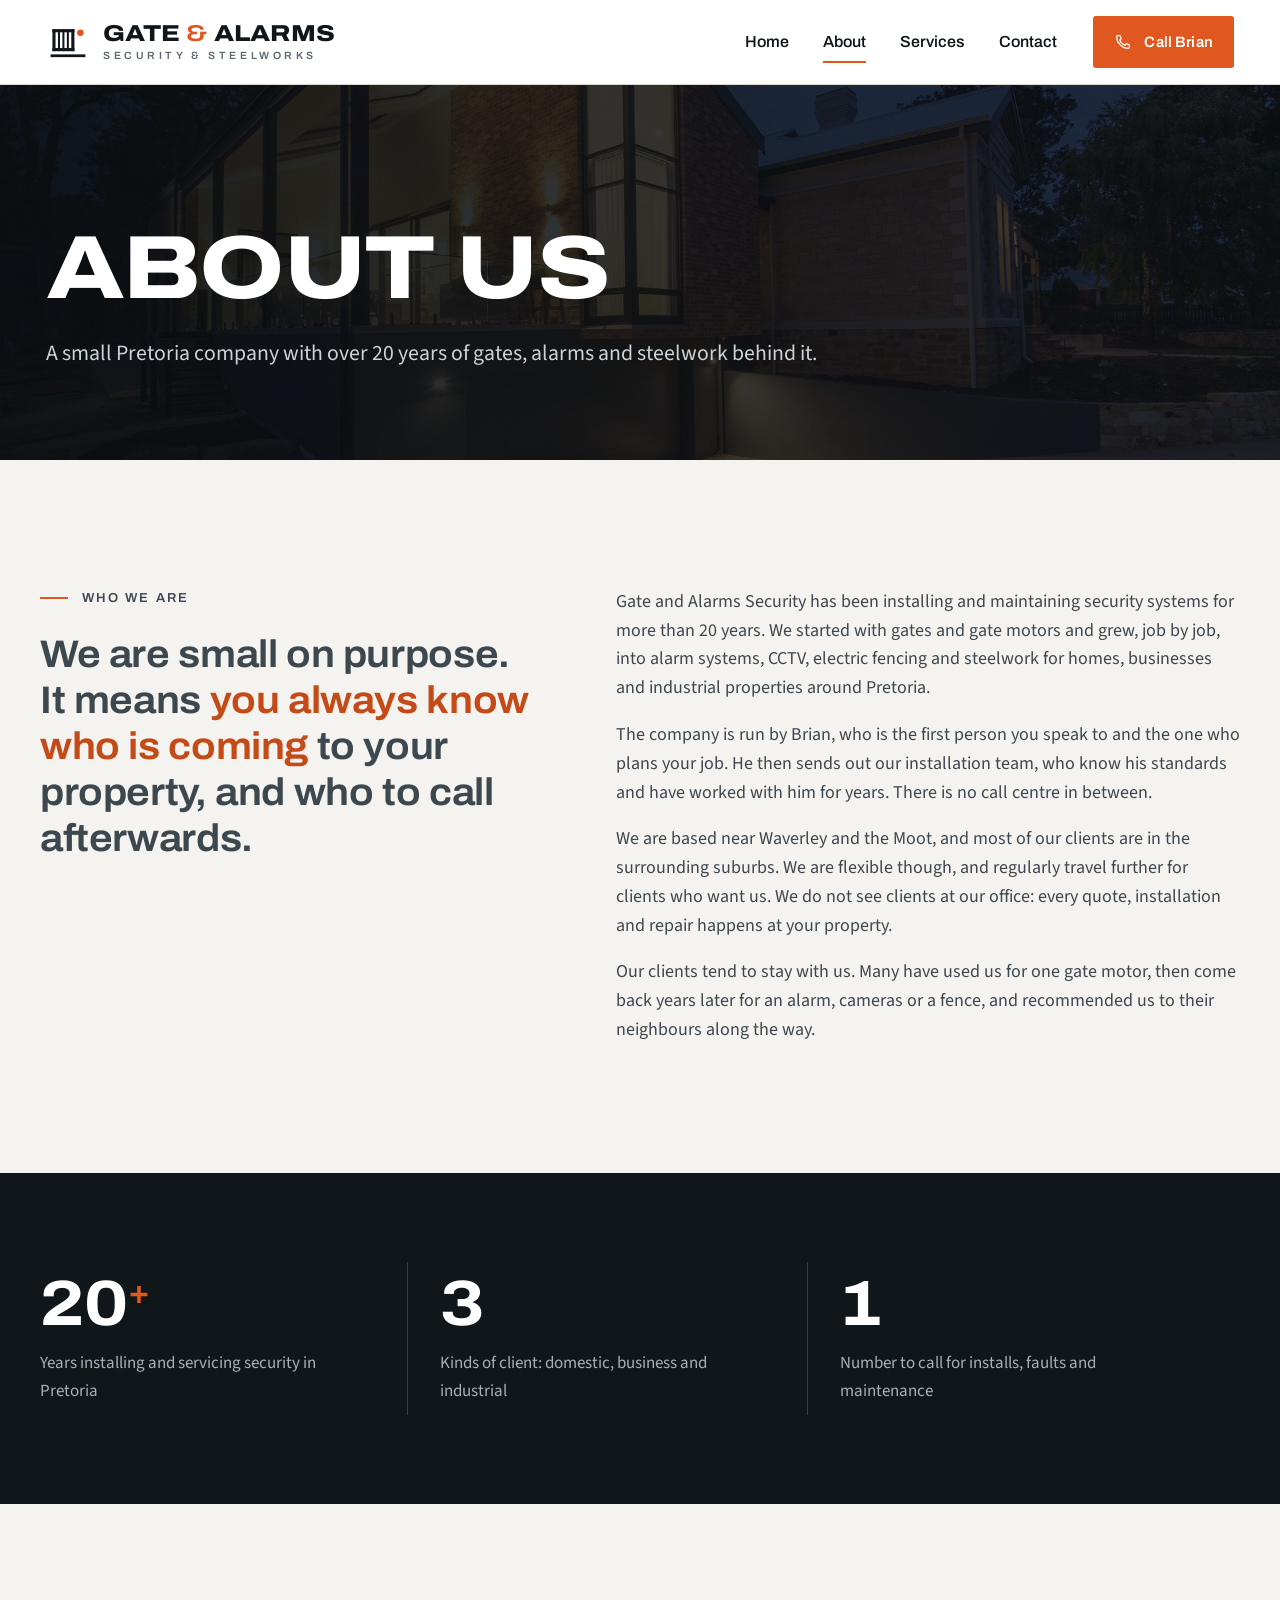
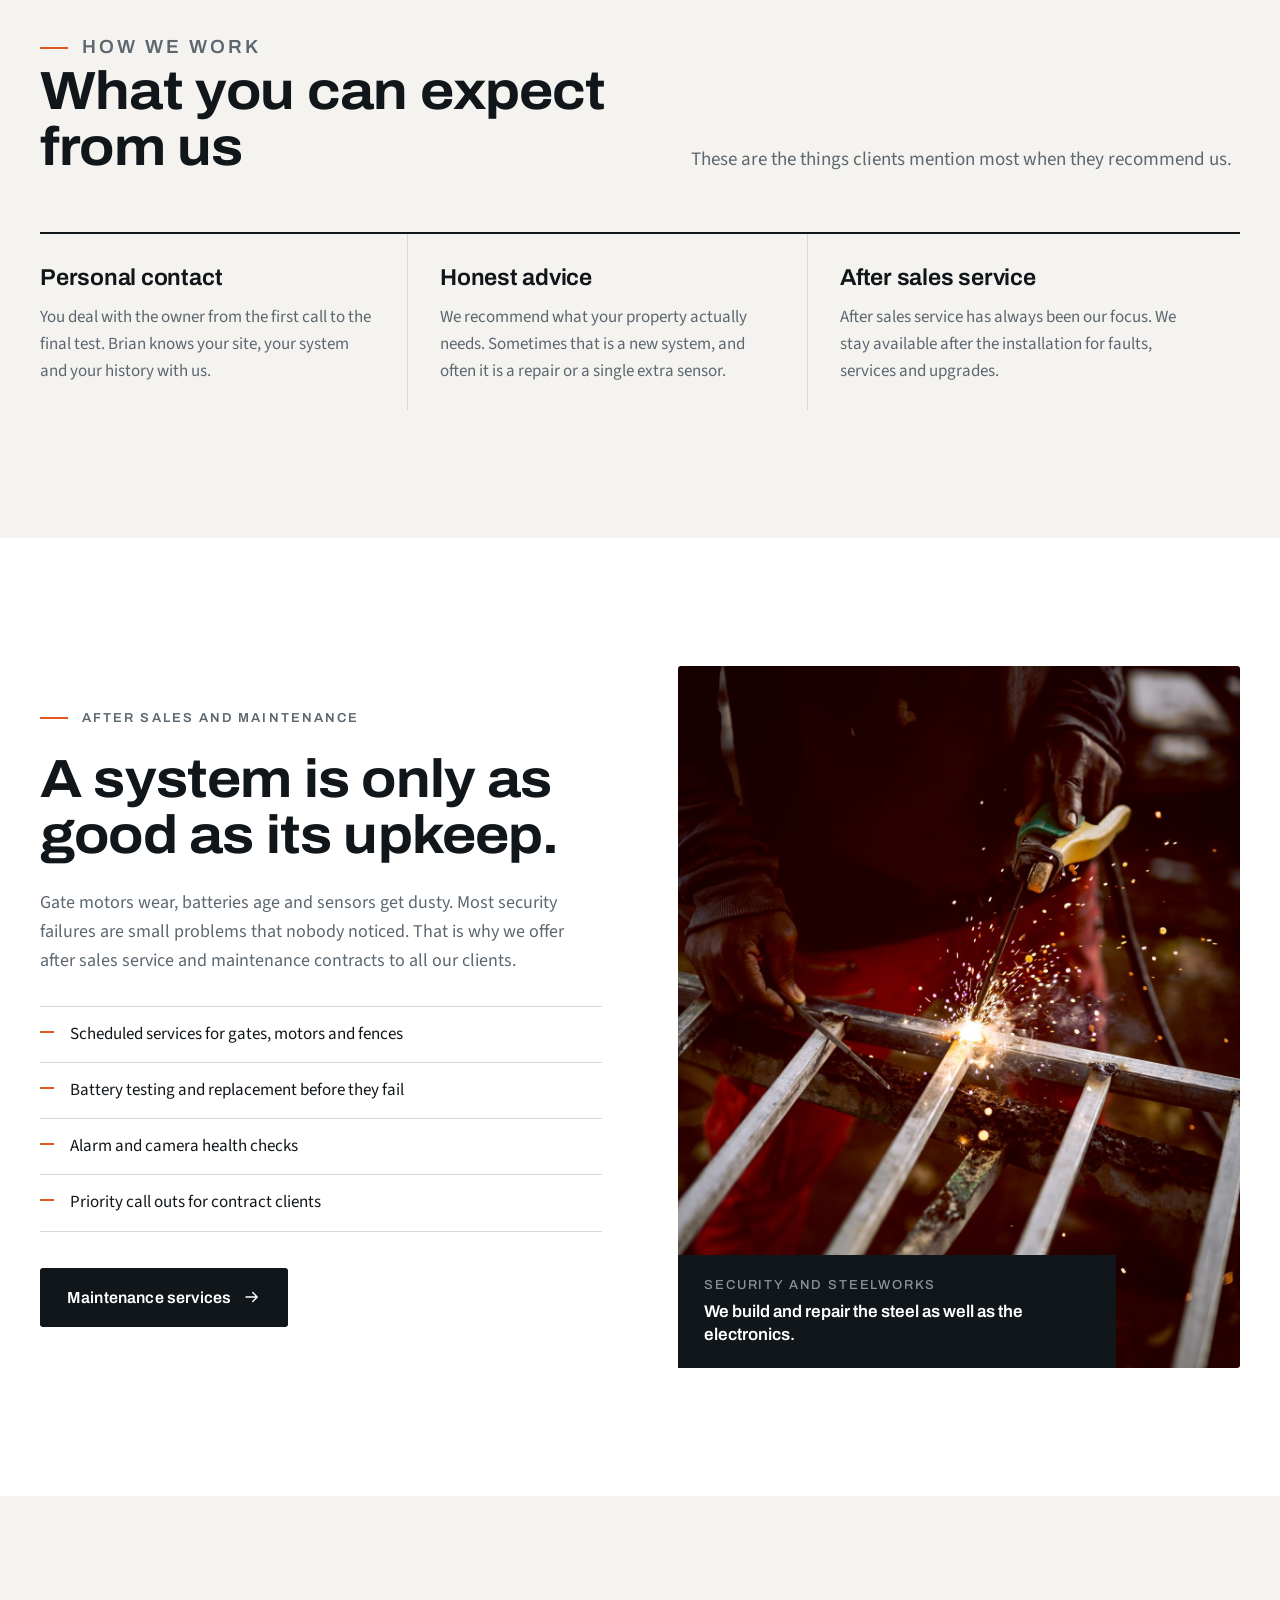
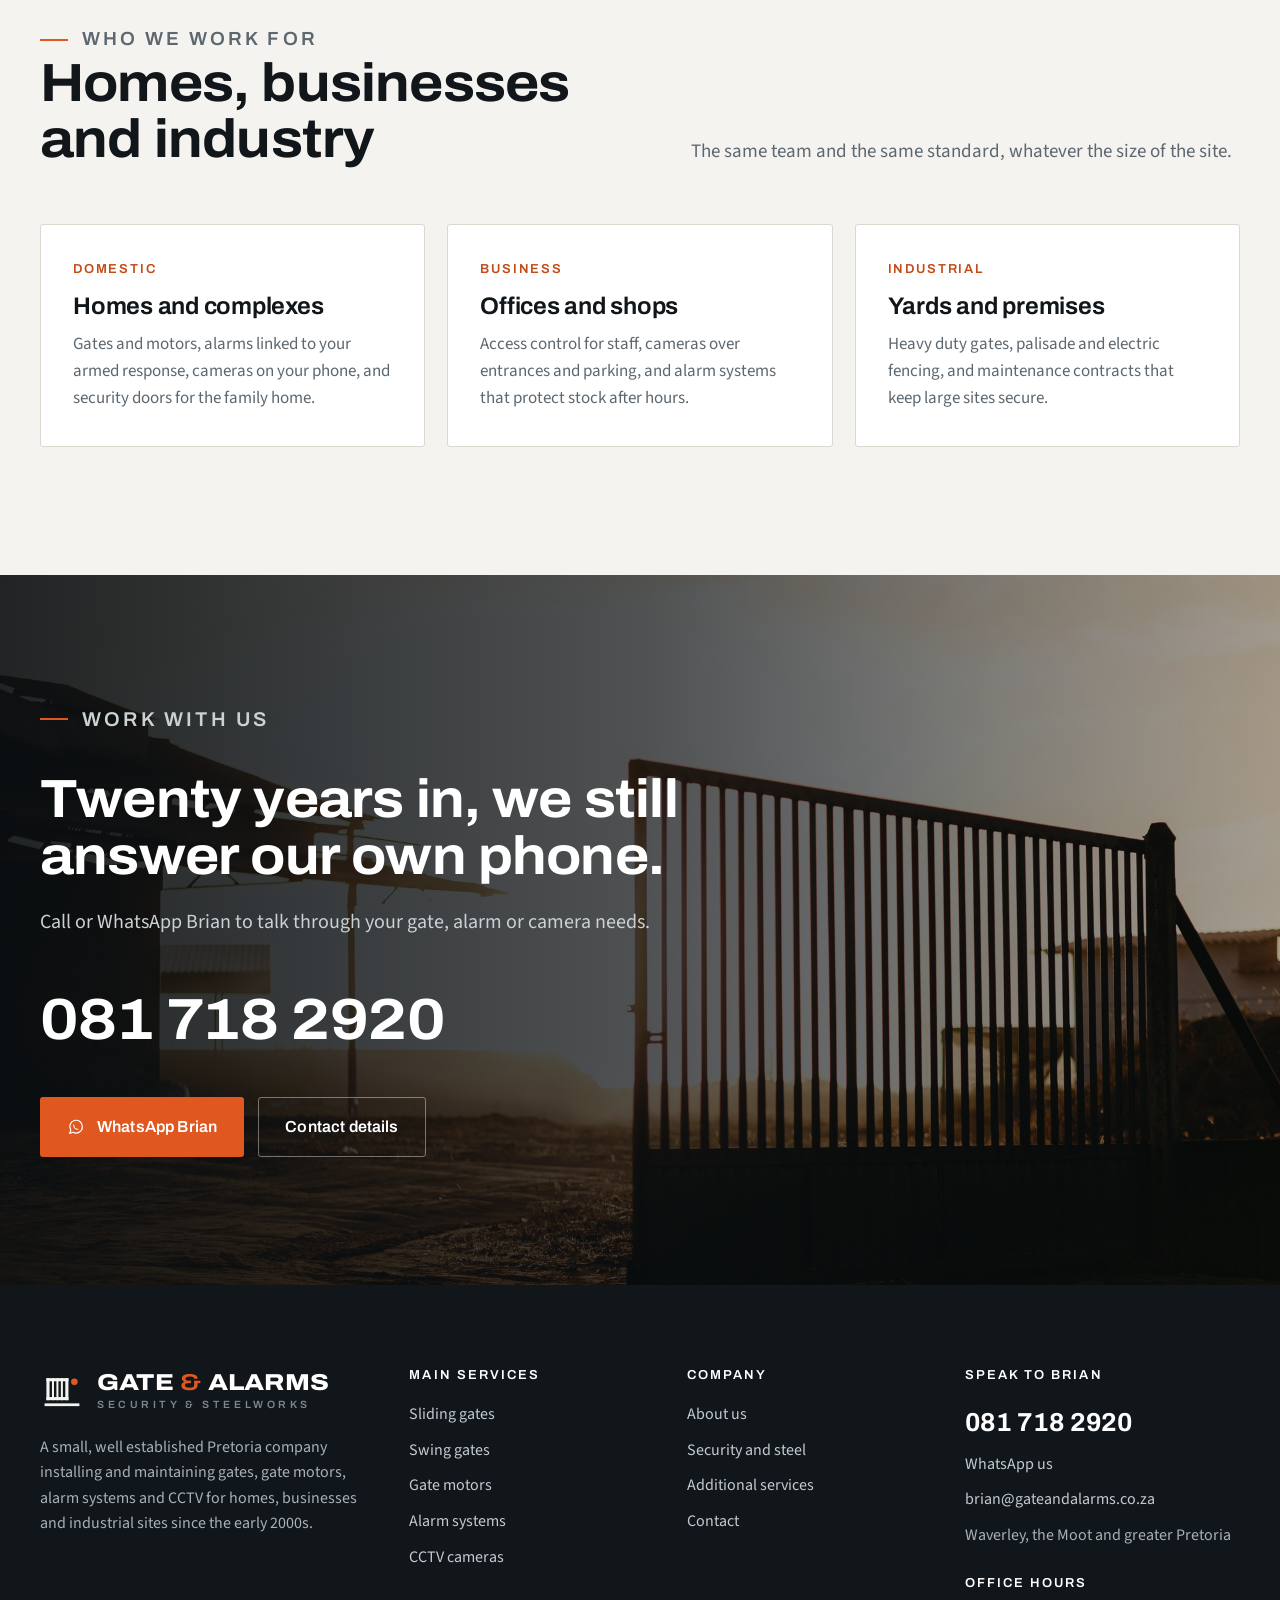
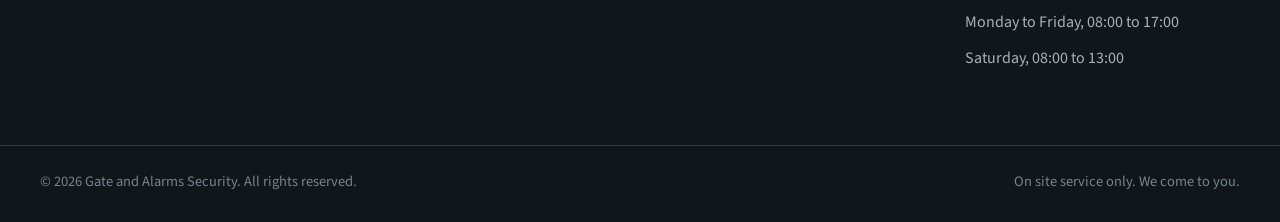
==== commit 92765578: "Align header menu to the right and widen layout on large screens The mobile menu backdrop was a flex" ====
--- a/about.html
+++ b/about.html
@@ -16,7 +16,7 @@
 <link rel="preconnect" href="https://fonts.googleapis.com">
 <link rel="preconnect" href="https://fonts.gstatic.com" crossorigin>
 <link href="https://fonts.googleapis.com/css2?family=Archivo:wdth,wght@62..125,400..900&amp;family=Source+Sans+3:wght@400;500;600&amp;display=swap" rel="stylesheet">
-<link rel="stylesheet" href="assets/css/site.css">
+<link rel="stylesheet" href="assets/css/site.css?v=4">
 <script type="application/ld+json">
 {
   "@context": "https://schema.org",
@@ -235,6 +235,6 @@
   <a class="btn btn-signal" href="tel:+27817182920"><svg viewBox="0 0 24 24" fill="none" stroke="currentColor" stroke-width="1.6" stroke-linecap="round" stroke-linejoin="round" aria-hidden="true"><path d="M5 3.5h3.2l1.6 4.2-2.1 1.3a11 11 0 0 0 7.3 7.3l1.3-2.1 4.2 1.6V19a1.6 1.6 0 0 1-1.7 1.6A16.6 16.6 0 0 1 3.4 5.2 1.6 1.6 0 0 1 5 3.5z"/></svg>Call</a>
   <a class="btn btn-ink" href="https://wa.me/27817182920" target="_blank" rel="noopener"><svg viewBox="0 0 24 24" fill="none" stroke="currentColor" stroke-width="1.6" stroke-linecap="round" stroke-linejoin="round" aria-hidden="true"><path d="M20.5 11.6a8.4 8.4 0 0 1-12.4 7.4L3.5 20.5l1.6-4.4A8.4 8.4 0 1 1 20.5 11.6z"/><path d="M9 9.5c0 3 2.5 5.5 5.5 5.5"/></svg>WhatsApp</a>
 </div>
-<script src="assets/js/site.js"></script>
+<script src="assets/js/site.js?v=4"></script>
 </body>
 </html>
--- a/assets/css/site.css
+++ b/assets/css/site.css
@@ -17,7 +17,9 @@
   --display: "Archivo", "Helvetica Neue", Arial, sans-serif;
   --body: "Source Sans 3", "Helvetica Neue", Arial, sans-serif;
 
-  --wrap: 1240px;
+  --wrap: 1360px;
+  --wrap-wide: 1760px;
+  --gutter-wide: clamp(16px, 3.6vw, 72px);
   --gutter: clamp(16px, 4vw, 40px);
   --radius: 3px;
   --ease: cubic-bezier(.2, .7, .2, 1);
@@ -128,6 +130,7 @@
   transition: box-shadow .3s var(--ease);
 }
 .site-header.scrolled { box-shadow: 0 8px 30px rgba(17,22,26,.08); }
+.site-header .wrap, .hero .wrap, .page-hero .wrap { max-width: var(--wrap-wide); padding-left: var(--gutter-wide); padding-right: var(--gutter-wide); }
 .site-header .wrap { display: flex; align-items: center; justify-content: space-between; height: 84px; gap: 24px; }
 
 .brand { display: flex; align-items: center; gap: 13px; text-decoration: none; color: var(--ink); }
@@ -175,6 +178,7 @@
 }
 .nav-links a:hover::after, .nav-links a[aria-current="page"]::after { transform: scaleX(1); }
 .nav .btn { padding: 13px 20px; font-size: 15px; }
+.nav-scrim { display: none; }
 
 .nav-toggle {
   display: none;
@@ -564,7 +568,7 @@
   .nav .btn { justify-content: center; padding: 16px; font-size: 16px; }
   .nav-toggle { z-index: 70; }
   .nav-open .nav-toggle span::before, .nav-open .nav-toggle span::after { background: var(--white); }
-  .nav-scrim { position: fixed; inset: 0; background: rgba(10,14,17,.5); opacity: 0; pointer-events: none; transition: opacity .3s; z-index: 55; }
+  .nav-scrim { display: block; position: fixed; inset: 0; background: rgba(10,14,17,.5); opacity: 0; pointer-events: none; transition: opacity .3s; z-index: 55; }
   .nav-open .nav-scrim { opacity: 1; pointer-events: auto; }
 
   .facts .wrap { grid-template-columns: 1fr 1fr; }
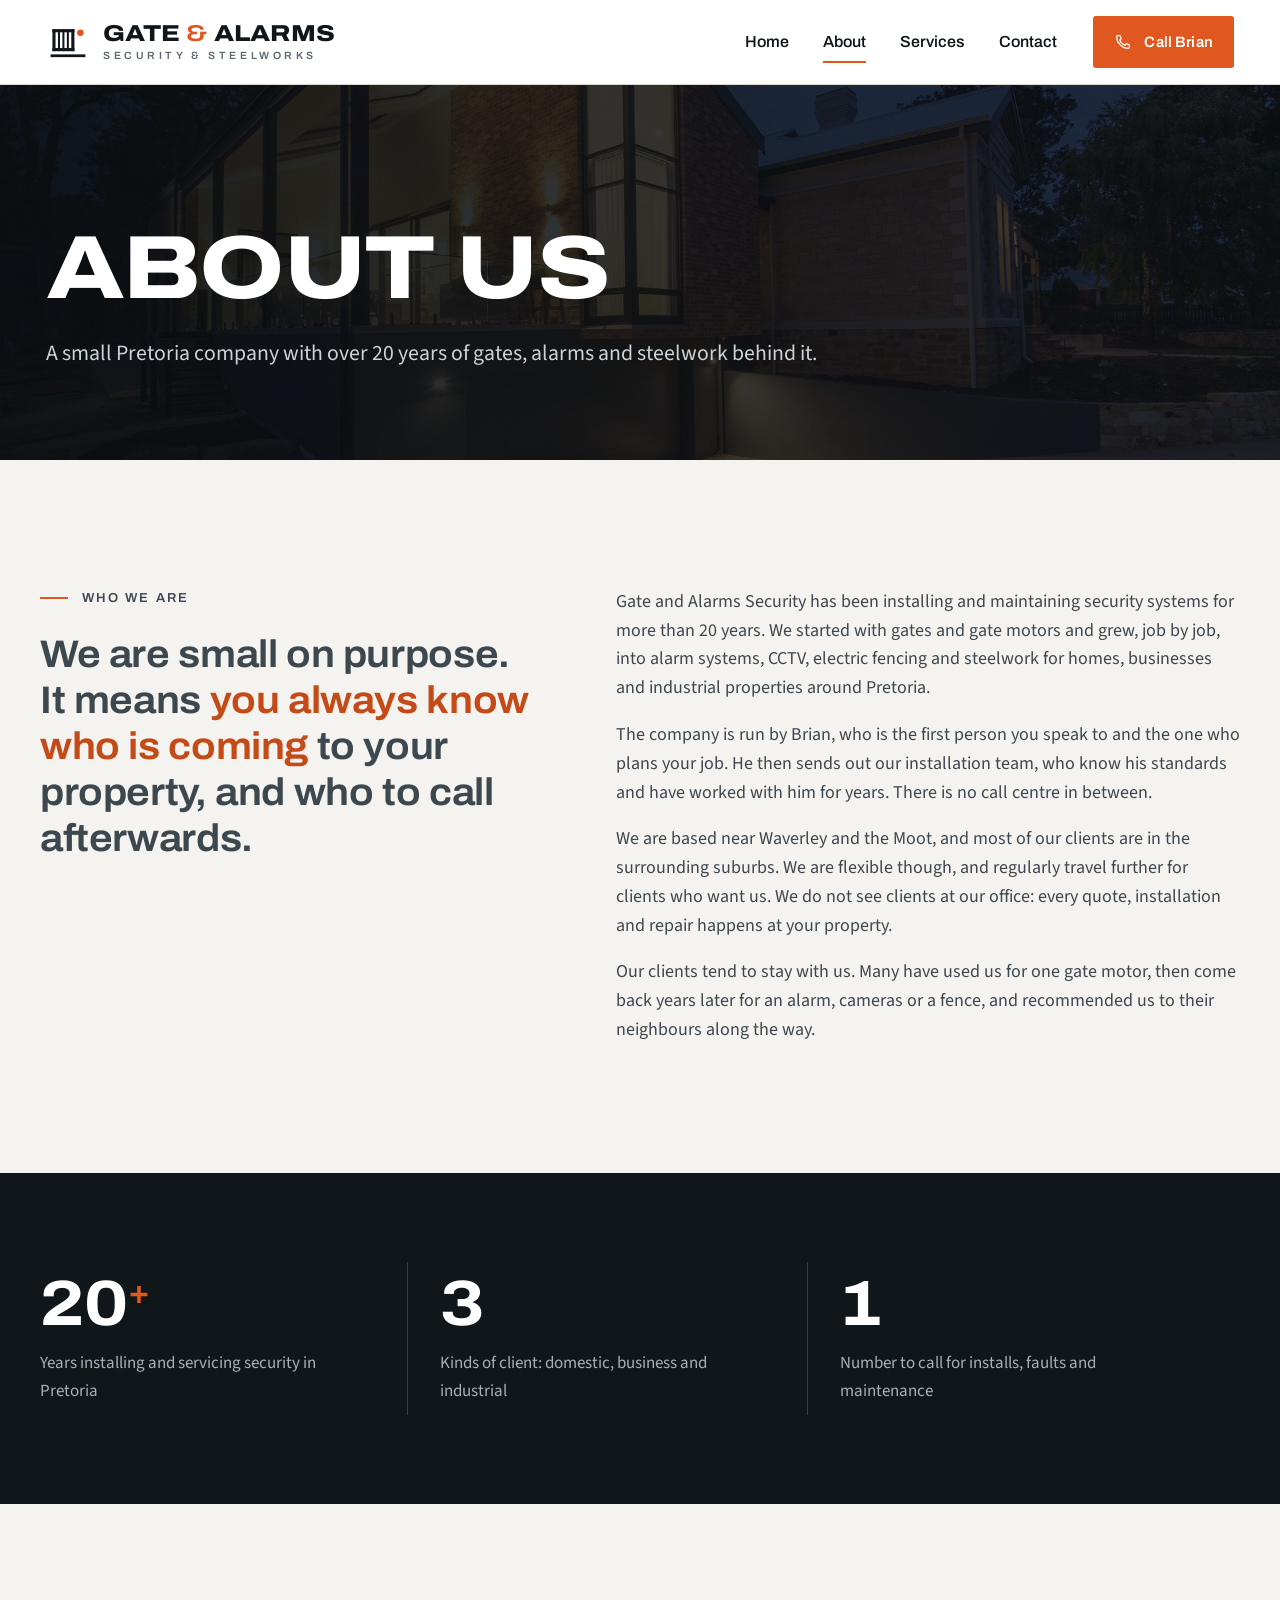
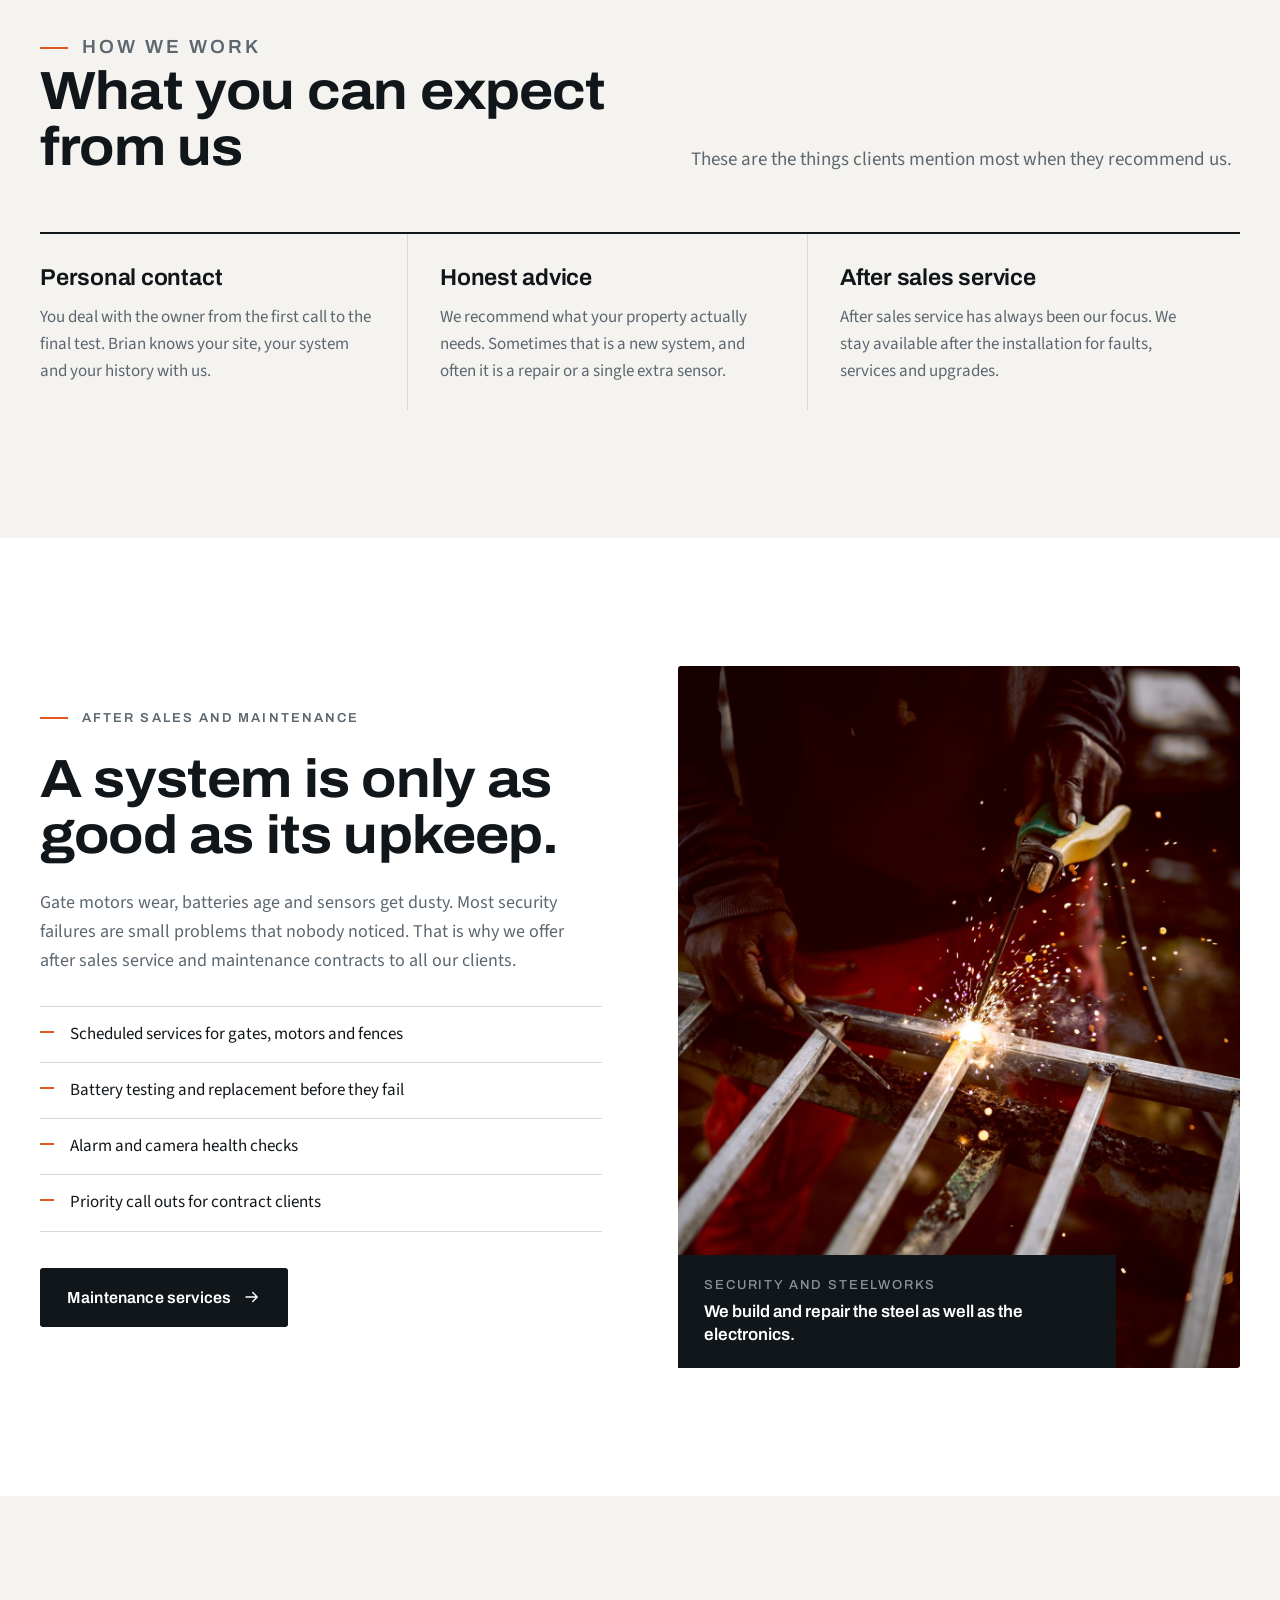
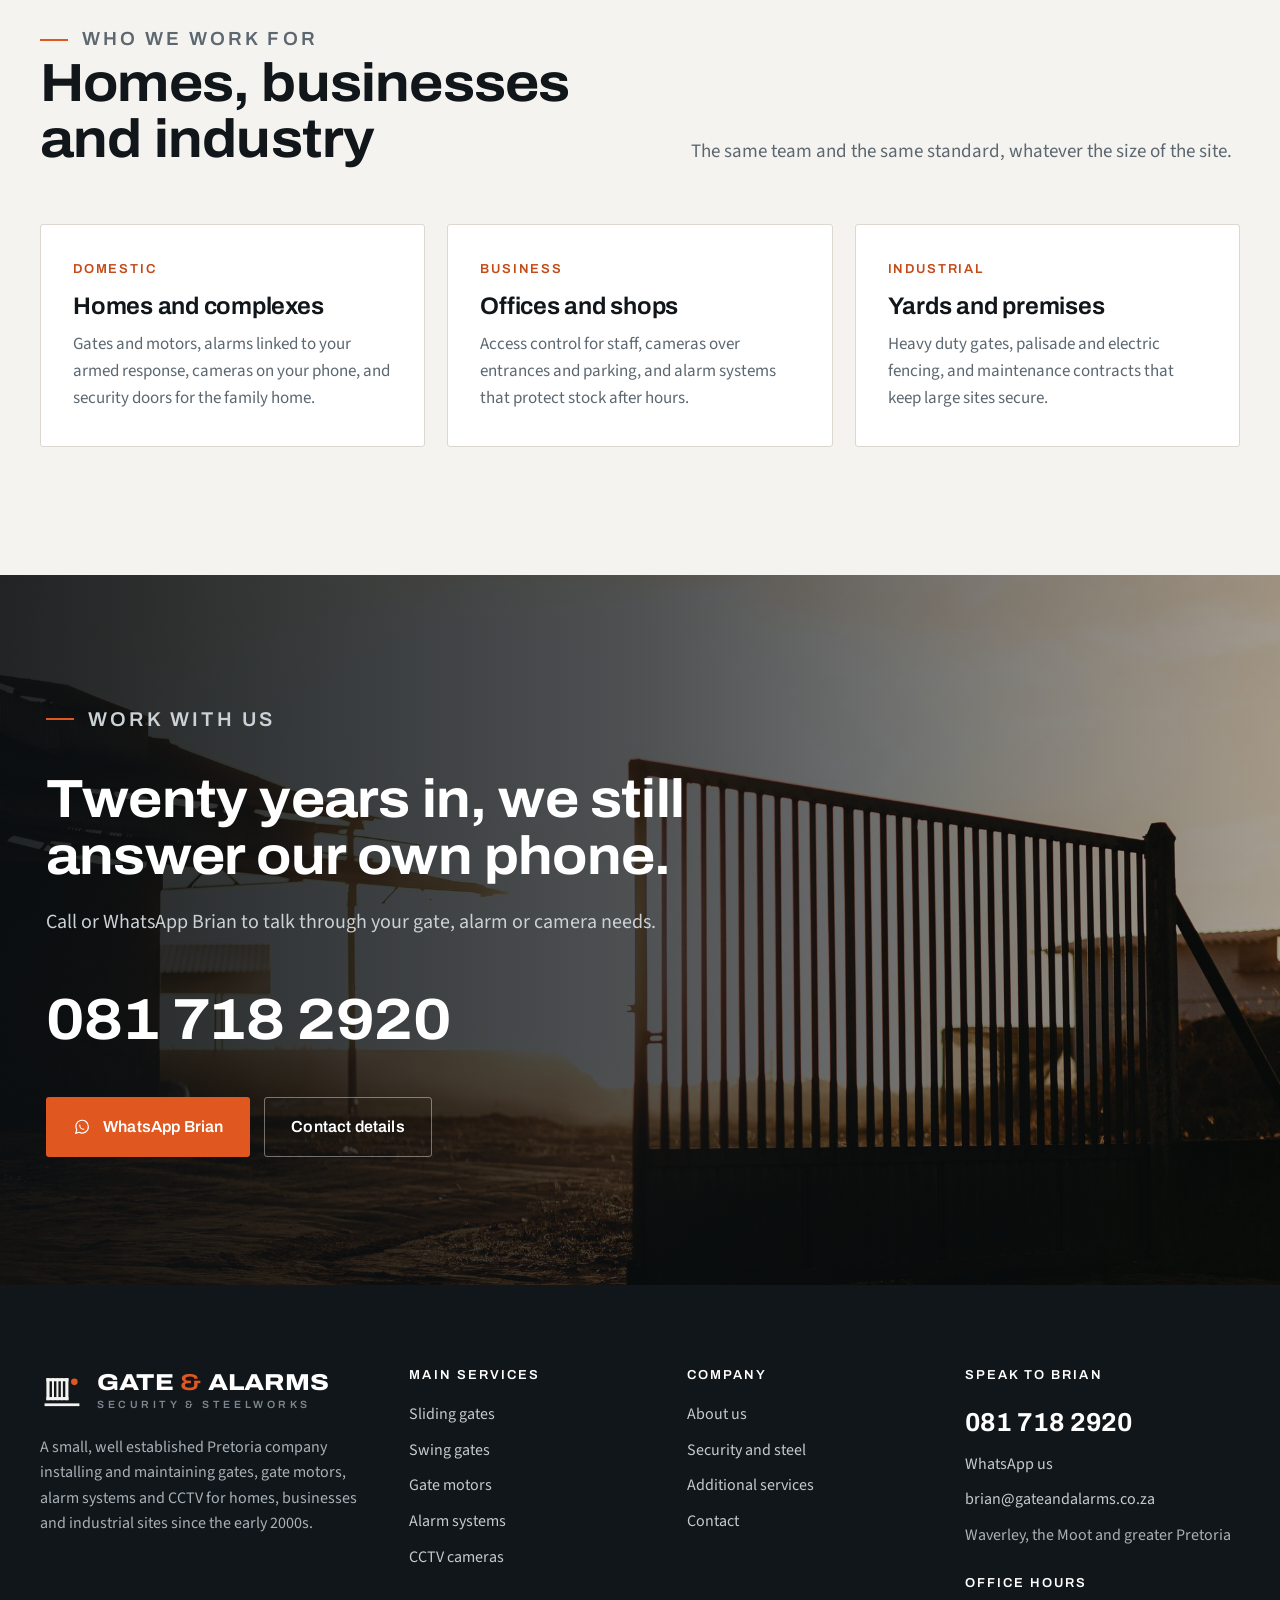
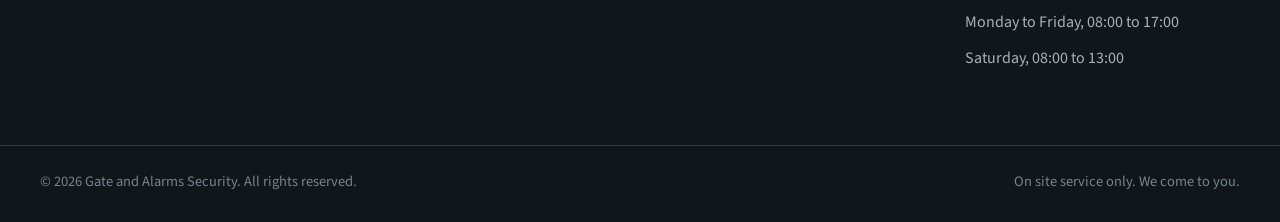
==== commit a334c78f: "Widen services page and photo bands to match the header Co-Authored-By: Claude Opus 5.5 <noreply@ant" ====
--- a/about.html
+++ b/about.html
@@ -16,7 +16,7 @@
 <link rel="preconnect" href="https://fonts.googleapis.com">
 <link rel="preconnect" href="https://fonts.gstatic.com" crossorigin>
 <link href="https://fonts.googleapis.com/css2?family=Archivo:wdth,wght@62..125,400..900&amp;family=Source+Sans+3:wght@400;500;600&amp;display=swap" rel="stylesheet">
-<link rel="stylesheet" href="assets/css/site.css?v=4">
+<link rel="stylesheet" href="assets/css/site.css?v=5">
 <script type="application/ld+json">
 {
   "@context": "https://schema.org",
@@ -235,6 +235,6 @@
   <a class="btn btn-signal" href="tel:+27817182920"><svg viewBox="0 0 24 24" fill="none" stroke="currentColor" stroke-width="1.6" stroke-linecap="round" stroke-linejoin="round" aria-hidden="true"><path d="M5 3.5h3.2l1.6 4.2-2.1 1.3a11 11 0 0 0 7.3 7.3l1.3-2.1 4.2 1.6V19a1.6 1.6 0 0 1-1.7 1.6A16.6 16.6 0 0 1 3.4 5.2 1.6 1.6 0 0 1 5 3.5z"/></svg>Call</a>
   <a class="btn btn-ink" href="https://wa.me/27817182920" target="_blank" rel="noopener"><svg viewBox="0 0 24 24" fill="none" stroke="currentColor" stroke-width="1.6" stroke-linecap="round" stroke-linejoin="round" aria-hidden="true"><path d="M20.5 11.6a8.4 8.4 0 0 1-12.4 7.4L3.5 20.5l1.6-4.4A8.4 8.4 0 1 1 20.5 11.6z"/><path d="M9 9.5c0 3 2.5 5.5 5.5 5.5"/></svg>WhatsApp</a>
 </div>
-<script src="assets/js/site.js?v=4"></script>
+<script src="assets/js/site.js?v=5"></script>
 </body>
 </html>
--- a/assets/css/site.css
+++ b/assets/css/site.css
@@ -130,7 +130,7 @@
   transition: box-shadow .3s var(--ease);
 }
 .site-header.scrolled { box-shadow: 0 8px 30px rgba(17,22,26,.08); }
-.site-header .wrap, .hero .wrap, .page-hero .wrap { max-width: var(--wrap-wide); padding-left: var(--gutter-wide); padding-right: var(--gutter-wide); }
+.site-header .wrap, .hero .wrap, .page-hero .wrap, .band .wrap, .wrap.wide { max-width: var(--wrap-wide); padding-left: var(--gutter-wide); padding-right: var(--gutter-wide); }
 .site-header .wrap { display: flex; align-items: center; justify-content: space-between; height: 84px; gap: 24px; }
 
 .brand { display: flex; align-items: center; gap: 13px; text-decoration: none; color: var(--ink); }
@@ -362,7 +362,7 @@
 .crumbs a:hover { color: var(--white); }
 
 /* ---------- Services page ---------- */
-.svc-layout { display: grid; grid-template-columns: 250px 1fr; gap: clamp(40px, 5vw, 80px); align-items: start; }
+.svc-layout { display: grid; grid-template-columns: 270px 1fr; gap: clamp(40px, 5vw, 80px); align-items: start; }
 .svc-index { position: sticky; top: 116px; }
 .svc-index h2 { font-size: 13px; letter-spacing: .16em; text-transform: uppercase; color: var(--steel); font-weight: 600; margin-bottom: 16px; }
 .svc-index ol { list-style: none; margin: 0 0 30px; padding: 0; border-top: 1px solid var(--line); }
